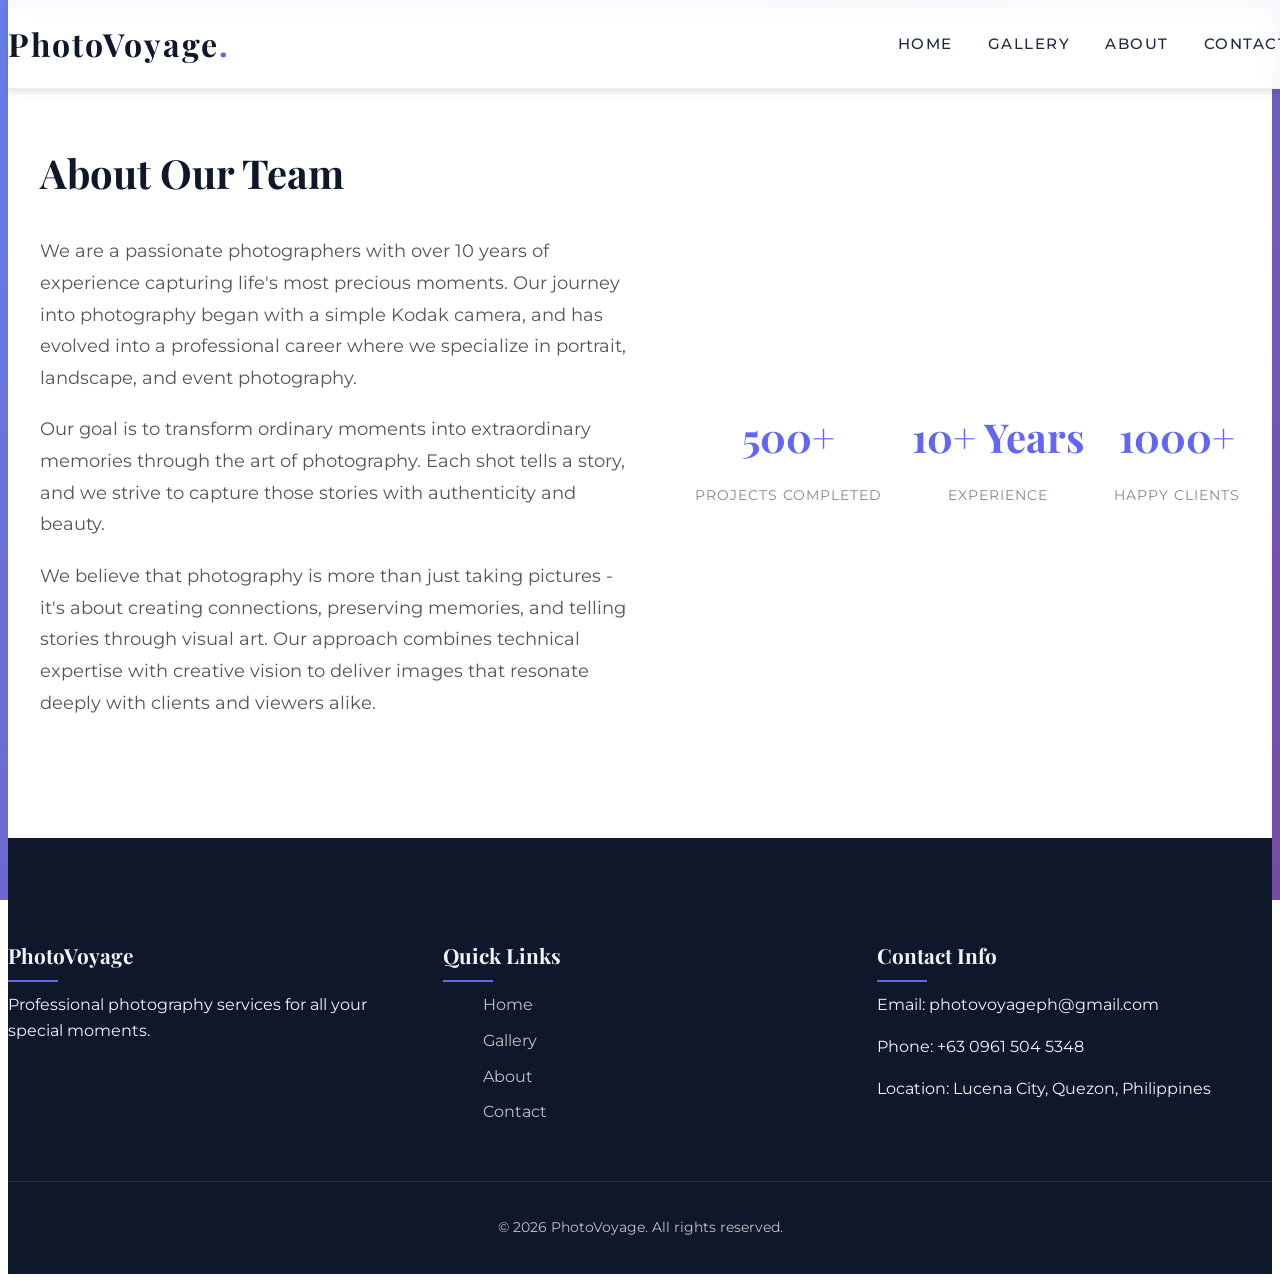
==== about.html @ 2787a772 "Initial commit" ====
<!DOCTYPE html>
<html lang="en">
<head>
    <meta charset="UTF-8">
    <meta name="viewport" content="width=device-width, initial-scale=1.0">
    <title>PhotoVoyage - About</title>
    <link rel="stylesheet" href="style.css">
    <link href="https://fonts.googleapis.com/css2?family=Playfair+Display:wght@400;700&family=Montserrat:wght@300;400;600&display=swap" rel="stylesheet">
</head>
<body>
    <header class="header">
        <nav class="nav-container">
            <div class="logo">PhotoVoyage</div>
            <ul class="nav-links">
                <li><a href="home.html">Home</a></li>
                <li><a href="gallery.html">Gallery</a></li>
                <li><a href="about.html" class="active">About</a></li>
                <li><a href="contact.html">Contact</a></li>
            </ul>
            <div class="menu-toggle">
                <span></span>
                <span></span>
                <span></span>
            </div>
        </nav>
    </header>

    <section class="about">
        <div class="container">
            <div class="about-content">
                <div class="about-text">
                    <h2>About Our Team</h2>
                    <p>We are a passionate photographers with over 10 years of experience capturing life's most precious moments. Our journey into photography began with a simple Kodak camera, and has evolved into a professional career where we specialize in portrait, landscape, and event photography.</p>
                    <p>Our goal is to transform ordinary moments into extraordinary memories through the art of photography. Each shot tells a story, and we strive to capture those stories with authenticity and beauty.</p>
                    <p>We believe that photography is more than just taking pictures - it's about creating connections, preserving memories, and telling stories through visual art. Our approach combines technical expertise with creative vision to deliver images that resonate deeply with clients and viewers alike.</p>
                </div>
                <div class="about-stats">
                    <div class="stat">
                        <h3>500+</h3>
                        <p>Projects Completed</p>
                    </div>
                    <div class="stat">
                        <h3>10+ Years</h3>
                        <p>Experience</p>
                    </div>
                    <div class="stat">
                        <h3>1000+</h3>
                        <p>Happy Clients</p>
                    </div>
                </div>
            </div>
        </div>
    </section>

    <div class="lightbox" id="lightbox">
        <span class="close-lightbox">×</span>
        <img src="" alt="" id="lightbox-img">
        <div class="lightbox-nav">
            <span class="prev">❮</span>
            <span class="next">❯</span>
        </div>
    </div>

    <footer class="footer">
        <div class="footer-content">
            <div class="footer-section">
                <h3>PhotoVoyage</h3>
                <p>Professional photography services for all your special moments.</p>
            </div>
            <div class="footer-section">
                <h3>Quick Links</h3>
                <ul>
                    <li><a href="home.html">Home</a></li>
                    <li><a href="gallery.html">Gallery</a></li>
                    <li><a href="about.html">About</a></li>
                    <li><a href="contact.html">Contact</a></li>
                </ul>
            </div>
            <div class="footer-section">
                <h3>Contact Info</h3>
                <p>Email: photovoyageph@gmail.com</p>
                <p>Phone: +63 0961 504 5348</p>
                <p>Location: Lucena City, Quezon, Philippines</p>
            </div>
        </div>
        <div class="footer-bottom">
            <p>&copy; 2026 PhotoVoyage. All rights reserved.</p>
        </div>
    </footer>

    <script src="script.js"></script>
</body>
</html>
---- style.css ----
/* Photography Showcase Website Styles */

:root {
    --primary-color: #0f172a;
    --secondary-color: #6366f1;
    --accent-color: #ec4899;
    --text-light: #f1f5f9;
    --text-dark: #1e293b;
    --bg-light: #ffffff;
    --bg-dark: #f8fafc;
    --bg-medium: #eff6ff;
    --bg-gradient-1: linear-gradient(135deg, #667eea 0%, #764ba2 100%);
    --bg-gradient-2: linear-gradient(135deg, #f093fb 0%, #f5576c 100%);
    --bg-gradient-3: linear-gradient(135deg, #4facfe 0%, #00f2fe 100%);
    --shadow-sm: 0 1px 3px rgba(0, 0, 0, 0.12);
    --shadow-md: 0 4px 6px rgba(0, 0, 0, 0.1);
    --shadow-lg: 0 10px 15px rgba(0, 0, 0, 0.1);
    --shadow-xl: 0 20px 25px rgba(0, 0, 0, 0.15);
    --transition-smooth: all 0.4s cubic-bezier(0.4, 0, 0.2, 1);
    --transition-bounce: all 0.3s cubic-bezier(0.68, -0.55, 0.265, 1.55);
}

body {
    font-family: 'Montserrat', sans-serif;
    line-height: 1.6;
    color: var(--text-dark);
    background: linear-gradient(135deg, #667eea 0%, #764ba2 100%);
    background-attachment: fixed;
    animation: fadeInPage 0.5s ease-in-out;
}

@keyframes fadeInPage {
    from {
        opacity: 0;
    }
    to {
        opacity: 1;
    }
}

/* Page-specific transitions */
section {
    animation: slideIn 0.6s ease-out;
}

@keyframes slideIn {
    from {
        opacity: 0;
        transform: translateY(20px);
    }
    to {
        opacity: 1;
        transform: translateY(0);
    }
}

/* Navigation hover effects */
.nav-links a {
    position: relative;
    transition: all 0.3s ease;
}

.nav-links a::before {
    content: '';
    position: absolute;
    bottom: -2px;
    left: 0;
    width: 0;
    height: 1px;
    background: linear-gradient(90deg, var(--secondary-color), var(--accent-color));
    transition: width 0.3s ease;
}

.nav-links a:hover::before {
    width: 100%;
}

.nav-links a.active {
    color: var(--secondary-color);
}

.nav-links a.active::before {
    width: 100%;
}

/* Image transitions in gallery */
.gallery-item {
    transition: all 0.4s cubic-bezier(0.4, 0, 0.2, 1);
}

.gallery-item:hover {
    transform: translateY(-10px) scale(1.02);
    box-shadow: 0 20px 40px rgba(0, 0, 0, 0.15);
}

.gallery-item img {
    transition: transform 0.5s ease, filter 0.3s ease;
}

.gallery-item:hover img {
    transform: scale(1.05);
    filter: brightness(1.1);
}

.gallery-item .image-caption {
    transition: all 0.4s ease;
    transform: translateY(100%);
    opacity: 0;
}

.gallery-item:hover .image-caption {
    transform: translateY(0);
    opacity: 1;
}

/* Button hover effects */
.cta-button {
    position: relative;
    overflow: hidden;
    transition: all 0.3s ease;
}

.cta-button::before {
    content: '';
    position: absolute;
    top: 0;
    left: -100%;
    width: 100%;
    height: 100%;
    background: linear-gradient(90deg, transparent, rgba(255, 255, 255, 0.2), transparent);
    transition: left 0.5s ease;
}

.cta-button:hover::before {
    left: 100%;
}

.cta-button:hover {
    background: var(--text-light);
    color: var(--primary-color);
    transform: translateY(-2px);
    box-shadow: 0 10px 25px rgba(0, 0, 0, 0.2);
}

/* Form input animations */
.contact-form input,
.contact-form textarea {
    transition: all 0.3s ease;
    border: 2px solid transparent;
    background: rgba(255, 255, 255, 0.9);
}

.contact-form input:focus,
.contact-form textarea:focus {
    outline: none;
    border-color: var(--secondary-color);
    background: var(--text-light);
    transform: translateY(-2px);
    box-shadow: 0 5px 15px rgba(212, 165, 116, 0.2);
}

/* Footer hover effects */
.footer-section a {
    position: relative;
    transition: all 0.3s ease;
}

.footer-section a:hover {
    color: var(--secondary-color);
    padding-left: 8px;
}

.footer-section a::before {
    content: '→';
    position: absolute;
    left: -15px;
    opacity: 0;
    transition: all 0.3s ease;
}

.footer-section a:hover::before {
    opacity: 1;
    left: -10px;
}

/* Stats counter animation */
.stat h3 {
    position: relative;
    transition: all 0.3s ease;
}

.stat:hover h3 {
    color: var(--accent-color);
    transform: scale(1.05);
}

/* Mobile menu animation */
.menu-toggle.active span:nth-child(1) {
    transform: rotate(45deg) translate(5px, 6px);
}

.menu-toggle.active span:nth-child(2) {
    opacity: 0;
    transform: translateX(20px);
}

.menu-toggle.active span:nth-child(3) {
    transform: rotate(-45deg) translate(5px, -6px);
}

/* Section appearance delay for staggered effect */
.about-content {
    animation-delay: 0.1s;
}

.about-stats {
    animation-delay: 0.2s;
}

.contact-content {
    animation-delay: 0.1s;
}

body {
    font-family: 'Montserrat', sans-serif;
    line-height: 1.6;
    color: var(--text-dark);
    background-color: var(--bg-light);
}

h1, h2, h3 {
    font-family: 'Playfair Display', serif;
    font-weight: 700;
}

.container {
    max-width: 1200px;
    margin: 0 auto;
    padding: 0 20px;
}

/* Header Styles */
.header {
    background: rgba(255, 255, 255, 0.95);
    backdrop-filter: blur(10px);
    box-shadow: var(--shadow-md);
    position: fixed;
    width: 100%;
    top: 0;
    z-index: 1000;
    padding: 15px 0;
    transition: var(--transition-smooth);
    border-bottom: 1px solid rgba(212, 165, 116, 0.2);
}

.nav-container {
    display: flex;
    justify-content: space-between;
    align-items: center;
}

.logo {
    font-size: 32px;
    font-weight: 700;
    color: var(--primary-color);
    letter-spacing: 2px;
    font-family: 'Playfair Display', serif;
    position: relative;
}

.logo::after {
    content: '.';
    color: var(--secondary-color);
}

.nav-links {
    display: flex;
    list-style: none;
    gap: 35px;
}

.nav-links a {
    text-decoration: none;
    color: var(--text-dark);
    font-weight: 500;
    font-size: 15px;
    text-transform: uppercase;
    letter-spacing: 1.5px;
    transition: var(--transition-smooth);
    position: relative;
    padding: 5px 0;
}

.nav-links a:hover {
    color: var(--secondary-color);
}

.nav-links a::after {
    content: '';
    position: absolute;
    bottom: 0;
    left: 0;
    width: 0;
    height: 2px;
    background: linear-gradient(90deg, var(--secondary-color), var(--accent-color));
    transition: var(--transition-smooth);
    border-radius: 1px;
}

.nav-links a:hover::after {
    width: 100%;
}

.menu-toggle {
    display: none;
    flex-direction: column;
    cursor: pointer;
    width: 30px;
    height: 30px;
    justify-content: center;
    gap: 4px;
    transition: var(--transition-smooth);
}

.menu-toggle:hover {
    transform: scale(1.1);
}

.menu-toggle span {
    width: 100%;
    height: 2px;
    background: var(--primary-color);
    transition: var(--transition-bounce);
    border-radius: 1px;
}

.menu-toggle:hover span {
    background: var(--secondary-color);
}

/* Hero Section */
.hero {
    height: 100vh;
    background: linear-gradient(rgba(0, 0, 0, 0.3), rgba(0, 0, 0, 0.3)), url('assets/images/55fe0f70-4b41-4eac-8c53-82e00472a443.jpg');
    background-size: cover;
    background-position: center;
    background-attachment: fixed;
    display: flex;
    align-items: center;
    justify-content: center;
    text-align: center;
    color: var(--text-light);
    margin-top: 80px;
    position: relative;
    overflow: hidden;
    border-bottom: 3px solid var(--secondary-color);
}

.hero::before {
    content: '';
    position: absolute;
    top: 0;
    left: 0;
    right: 0;
    bottom: 0;
    background: radial-gradient(circle at center, transparent 0%, rgba(0, 0, 0, 0.5) 100%);
    z-index: 1;
}

.hero-content {
    position: relative;
    z-index: 2;
    max-width: 800px;
    padding: 0 20px;
}

.hero-content h1 {
    font-size: 5.5rem;
    margin-bottom: 25px;
    line-height: 1.1;
    font-weight: 700;
    text-shadow: 2px 2px 4px rgba(0, 0, 0, 0.3);
    animation: fadeInUp 1s ease-out;
}

.hero-content p {
    font-size: 1.4rem;
    margin-bottom: 40px;
    font-weight: 300;
    opacity: 0.95;
    text-shadow: 1px 1px 2px rgba(0, 0, 0, 0.3);
    animation: fadeInUp 1s ease-out 0.2s both;
}

.cta-button {
    display: inline-block;
    padding: 18px 50px;
    background: transparent;
    color: var(--text-light);
    text-decoration: none;
    border: 2px solid var(--text-light);
    border-radius: 50px;
    font-weight: 600;
    transition: var(--transition-smooth);
    text-transform: uppercase;
    letter-spacing: 2px;
    font-size: 14px;
    position: relative;
    overflow: hidden;
    animation: fadeInUp 1s ease-out 0.4s both;
}

.cta-button::before {
    content: '';
    position: absolute;
    top: 0;
    left: -100%;
    width: 100%;
    height: 100%;
    background: linear-gradient(90deg, transparent, rgba(255, 255, 255, 0.2), transparent);
    transition: var(--transition-smooth);
}

.cta-button:hover::before {
    left: 100%;
}

.cta-button:hover {
    background: var(--text-light);
    color: var(--primary-color);
    transform: translateY(-3px);
    box-shadow: var(--shadow-xl);
    border-color: var(--text-light);
}

@keyframes fadeInUp {
    from {
        opacity: 0;
        transform: translateY(30px);
    }
    to {
        opacity: 1;
        transform: translateY(0);
    }
}

/* Gallery Section */
.gallery {
    padding: 120px 0;
    background: var(--bg-dark);
    position: relative;
}

.gallery::before {
    content: '';
    position: absolute;
    top: 0;
    left: 0;
    right: 0;
    height: 100px;
    background: linear-gradient(to bottom, var(--bg-dark), transparent);
    z-index: 1;
}

.section-header {
    text-align: center;
    margin-bottom: 80px;
    position: relative;
}

.section-header h2 {
    font-size: 3.5rem;
    margin-bottom: 20px;
    color: var(--primary-color);
    font-weight: 700;
    position: relative;
    display: inline-block;
}

.section-header h2::after {
    content: '';
    position: absolute;
    bottom: -15px;
    left: 50%;
    transform: translateX(-50%);
    width: 80px;
    height: 3px;
    background: linear-gradient(90deg, var(--secondary-color), var(--accent-color));
    border-radius: 2px;
}

.section-header p {
    font-size: 1.2rem;
    color: #718096;
    max-width: 600px;
    margin: 30px auto 0;
    font-weight: 300;
    line-height: 1.8;
}

.gallery-grid {
    display: grid;
    grid-template-columns: repeat(auto-fit, minmax(350px, 1fr));
    gap: 30px;
    padding: 0 20px;
    position: relative;
    z-index: 2;
}

.gallery-item {
    position: relative;
    overflow: hidden;
    border-radius: 15px;
    box-shadow: var(--shadow-md);
    transition: var(--transition-smooth);
    cursor: pointer;
    background: var(--bg-light);
    height: 350px;
}

.gallery-item:hover {
    transform: translateY(-15px) scale(1.02);
    box-shadow: var(--shadow-xl);
}

.gallery-item img {
    width: 100%;
    height: 100%;
    object-fit: cover;
    display: block;
    transition: var(--transition-smooth);
    filter: brightness(1);
}

.gallery-item:hover img {
    transform: scale(1.1);
    filter: brightness(1.1);
}

.gallery-item::after {
    content: '';
    position: absolute;
    top: 0;
    left: 0;
    right: 0;
    bottom: 0;
    background: linear-gradient(to bottom, transparent, rgba(0, 0, 0, 0.7));
    opacity: 0;
    transition: var(--transition-smooth);
    z-index: 1;
}

.gallery-item:hover::after {
    opacity: 1;
}

.gallery-item .image-caption {
    position: absolute;
    bottom: 0;
    left: 0;
    right: 0;
    padding: 30px 20px 20px;
    color: var(--text-light);
    transform: translateY(100%);
    transition: var(--transition-smooth);
    z-index: 2;
    background: linear-gradient(to top, rgba(0, 0, 0, 0.9), transparent);
}

.gallery-item:hover .image-caption {
    transform: translateY(0);
}

.gallery-item .image-caption h3 {
    font-size: 1.3rem;
    margin-bottom: 5px;
    color: var(--text-light);
}

.gallery-item .image-caption p {
    font-size: 0.9rem;
    opacity: 0.9;
    color: var(--text-light);
}

/* About Section */
.about {
    padding: 100px 0;
    background: var(--bg-light);
}

.about-content {
    display: flex;
    align-items: center;
    gap: 60px;
}

.about-text {
    flex: 1;
}

.about-text h2 {
    font-size: 2.5rem;
    margin-bottom: 30px;
    color: var(--primary-color);
}

.about-text p {
    margin-bottom: 20px;
    color: #555;
    font-size: 1.1rem;
    line-height: 1.8;
}

.about-stats {
    display: flex;
    gap: 30px;
    margin-top: 40px;
}

.stat {
    text-align: center;
}

.stat h3 {
    font-size: 2.5rem;
    color: var(--secondary-color);
    margin-bottom: 10px;
}

.stat p {
    font-size: 0.9rem;
    color: #7f8c8d;
    text-transform: uppercase;
    letter-spacing: 1px;
}

/* Contact Section */
.contact {
    padding: 100px 0;
    background: linear-gradient(135deg, var(--primary-color), var(--secondary-color));
    color: var(--text-light);
}

.contact-content {
    max-width: 600px;
    margin: 0 auto;
    text-align: center;
}

.contact h2 {
    font-size: 2.5rem;
    margin-bottom: 20px;
}

.contact p {
    font-size: 1.1rem;
    margin-bottom: 40px;
    opacity: 0.9;
}

.contact-form {
    display: flex;
    flex-direction: column;
    gap: 20px;
}

.contact-form input,
.contact-form textarea {
    padding: 15px;
    border: none;
    border-radius: 5px;
    font-family: 'Montserrat', sans-serif;
    font-size: 1rem;
}

.contact-form textarea {
    height: 150px;
    resize: vertical;
}

.contact-form button {
    padding: 15px;
    background: var(--accent-color);
    color: var(--text-light);
    border: none;
    border-radius: 5px;
    font-family: 'Montserrat', sans-serif;
    font-weight: 600;
    cursor: pointer;
    transition: var(--transition);
    text-transform: uppercase;
    letter-spacing: 1px;
}

.contact-form button:hover {
    background: #c0392b;
    transform: translateY(-3px);
    box-shadow: 0 5px 15px rgba(0, 0, 0, 0.2);
}

/* Lightbox */
.lightbox {
    display: none;
    position: fixed;
    top: 0;
    left: 0;
    width: 100%;
    height: 100%;
    background: rgba(0, 0, 0, 0.9);
    z-index: 2000;
    align-items: center;
    justify-content: center;
    opacity: 0;
    transition: opacity 0.3s ease;
}

.lightbox.active {
    display: flex;
    opacity: 1;
}

.lightbox img {
    max-width: 90%;
    max-height: 80vh;
    border-radius: 10px;
    box-shadow: 0 5px 30px rgba(0, 0, 0, 0.5);
}

.close-lightbox {
    position: absolute;
    top: 30px;
    right: 30px;
    color: var(--text-light);
    font-size: 40px;
    cursor: pointer;
    transition: var(--transition);
}

.close-lightbox:hover {
    color: var(--accent-color);
    transform: rotate(90deg);
}

.lightbox-nav {
    position: absolute;
    bottom: 30px;
    left: 50%;
    transform: translateX(-50%);
    display: flex;
    gap: 20px;
}

.lightbox-nav span {
    color: var(--text-light);
    font-size: 30px;
    cursor: pointer;
    transition: var(--transition);
    display: flex;
    align-items: center;
    justify-content: center;
    width: 50px;
    height: 50px;
    border: 2px solid var(--text-light);
    border-radius: 50%;
}

.lightbox-nav span:hover {
    background: var(--accent-color);
    border-color: var(--accent-color);
    transform: scale(1.1);
}

/* Footer */
.footer {
    background: var(--primary-color);
    color: var(--text-light);
    padding: 80px 0 20px;
}

.footer-content {
    display: grid;
    grid-template-columns: repeat(auto-fit, minmax(250px, 1fr));
    gap: 40px;
    margin-bottom: 40px;
}

.footer-section h3 {
    font-size: 1.3rem;
    margin-bottom: 20px;
    position: relative;
}

.footer-section h3::after {
    content: '';
    position: absolute;
    bottom: -10px;
    left: 0;
    width: 50px;
    height: 2px;
    background: var(--secondary-color);
}

.footer-section ul {
    list-style: none;
}

.footer-section ul li {
    margin-bottom: 10px;
}

.footer-section ul li a {
    color: #bdc3c7;
    text-decoration: none;
    transition: var(--transition);
}

.footer-section ul li a:hover {
    color: var(--secondary-color);
    padding-left: 5px;
}

.footer-bottom {
    text-align: center;
    padding-top: 20px;
    border-top: 1px solid rgba(255, 255, 255, 0.1);
}

.footer-bottom p {
    color: #bdc3c7;
    font-size: 0.9rem;
}

/* Responsive Design */
@media (max-width: 768px) {
    .nav-links {
        display: none;
    }
    
    .menu-toggle {
        display: flex;
    }
    
    .hero-content h1 {
        font-size: 2.5rem;
    }
    
    .hero-content p {
        font-size: 1rem;
    }
    
    .about-content {
        flex-direction: column;
    }
    
    .about-stats {
        flex-direction: column;
        gap: 20px;
    }
    
    .gallery-grid {
        grid-template-columns: 1fr;
    }
    
    .footer-content {
        grid-template-columns: 1fr;
        text-align: center;
    }
    
    .footer-section h3::after {
        left: 50%;
        transform: translateX(-50%);
    }
}

/* Active Navigation */
.nav-links.active {
    display: flex;
    position: absolute;
    top: 80px;
    left: 0;
    width: 100%;
    background: var(--bg-light);
    flex-direction: column;
    align-items: center;
    padding: 20px;
    box-shadow: var(--shadow);
}

/* Feature: Gallery Filters and Search */
.gallery-filters {
    display: flex;
    justify-content: center;
    gap: 15px;
    margin: 40px 0 30px;
    flex-wrap: wrap;
}

.filter-btn {
    padding: 10px 25px;
    border: 2px solid var(--secondary-color);
    background: transparent;
    color: var(--secondary-color);
    border-radius: 25px;
    cursor: pointer;
    transition: var(--transition-smooth);
    font-weight: 600;
    text-transform: uppercase;
    font-size: 12px;
    letter-spacing: 1px;
}

.filter-btn:hover, .filter-btn.active {
    background: var(--secondary-color);
    color: var(--text-light);
    transform: translateY(-2px);
    box-shadow: var(--shadow-md);
}

.gallery-search {
    max-width: 500px;
    margin: 0 auto 40px;
    display: flex;
    gap: 10px;
}

.gallery-search input {
    flex: 1;
    padding: 15px 20px;
    border: 2px solid #e5e7eb;
    border-radius: 30px;
    font-family: 'Montserrat', sans-serif;
    font-size: 14px;
    transition: var(--transition-smooth);
}

.gallery-search input:focus {
    outline: none;
    border-color: var(--secondary-color);
    box-shadow: 0 0 0 3px rgba(99, 102, 241, 0.1);
}

.gallery-search button {
    padding: 15px 25px;
    background: var(--secondary-color);
    color: var(--text-light);
    border: none;
    border-radius: 30px;
    cursor: pointer;
    transition: var(--transition-smooth);
    font-weight: 600;
}

.gallery-search button:hover {
    background: var(--accent-color);
    transform: translateY(-2px);
    box-shadow: var(--shadow-md);
}

/* Feature: Image Overlay Actions */
.image-overlay {
    position: absolute;
    bottom: 0;
    left: 0;
    right: 0;
    background: linear-gradient(to top, rgba(0, 0, 0, 0.8), transparent);
    padding: 20px;
    transform: translateY(100%);
    transition: var(--transition-smooth);
    display: flex;
    gap: 10px;
    justify-content: center;
    z-index: 3;
}

.gallery-item:hover .image-overlay {
    transform: translateY(0);
}

.share-btn, .download-btn {
    padding: 8px 15px;
    background: var(--text-light);
    border: none;
    border-radius: 15px;
    cursor: pointer;
    font-size: 12px;
    font-weight: 600;
    transition: var(--transition-smooth);
    display: flex;
    align-items: center;
    gap: 5px;
}

.share-btn:hover {
    background: #6366f1;
    color: var(--text-light);
}

.download-btn:hover {
    background: #10b981;
    color: var(--text-light);
}

/* Feature: Lightbox Enhancements */
.lightbox-content {
    position: relative;
    max-width: 90%;
    max-height: 90vh;
}

.lightbox-caption {
    position: absolute;
    bottom: -50px;
    left: 0;
    right: 0;
    background: rgba(0, 0, 0, 0.8);
    color: var(--text-light);
    padding: 20px;
    border-radius: 10px;
    transition: var(--transition-smooth);
    opacity: 0;
    transform: translateY(10px);
}

.lightbox.active .lightbox-caption {
    opacity: 1;
    transform: translateY(0);
}

/* Feature: Social Media Integration */
.social-links {
    display: flex;
    justify-content: center;
    gap: 20px;
    margin: 30px 0;
}

.social-link {
    width: 50px;
    height: 50px;
    background: var(--primary-color);
    border-radius: 50%;
    display: flex;
    align-items: center;
    justify-content: center;
    color: var(--text-light);
    font-size: 20px;
    transition: var(--transition-smooth);
    text-decoration: none;
}

.social-link:hover {
    transform: translateY(-5px) scale(1.1);
    box-shadow: var(--shadow-lg);
}

/* Feature: Image Rating System */
.image-rating {
    display: flex;
    justify-content: center;
    gap: 5px;
    margin-top: 15px;
}

.star {
    color: #d1d5db;
    cursor: pointer;
    font-size: 20px;
    transition: var(--transition-smooth);
}

.star:hover, .star.active {
    color: #fbbf24;
    transform: scale(1.2);
}

/* Feature: Animated Counter */
.stats-counter {
    display: grid;
    grid-template-columns: repeat(auto-fit, minmax(200px, 1fr));
    gap: 30px;
    margin: 60px 0;
}

.counter-item {
    text-align: center;
    padding: 30px;
    background: linear-gradient(135deg, #667eea 0%, #764ba2 100%);
    border-radius: 15px;
    color: var(--text-light);
    transform: translateY(0);
    transition: var(--transition-smooth);
}

.counter-item:hover {
    transform: translateY(-10px) scale(1.05);
    box-shadow: var(--shadow-xl);
}

.counter-number {
    font-size: 3rem;
    font-weight: 700;
    margin-bottom: 10px;
    display: block;
}

.counter-label {
    font-size: 14px;
    text-transform: uppercase;
    letter-spacing: 1px;
    opacity: 0.9;
}

/* Feature: Testimonials */
.testimonials {
    padding: 80px 0;
    background: var(--bg-dark);
    position: relative;
}

.testimonial-slider {
    max-width: 800px;
    margin: 0 auto;
    position: relative;
}

.testimonial {
    text-align: center;
    padding: 40px;
    background: var(--text-light);
    border-radius: 20px;
    box-shadow: var(--shadow-md);
    margin: 20px 0;
    opacity: 0;
    transform: translateX(50px);
    transition: all 0.5s ease;
}

.testimonial.active {
    opacity: 1;
    transform: translateX(0);
}

.testimonial-image {
    width: 80px;
    height: 80px;
    border-radius: 50%;
    margin: 0 auto 20px;
    overflow: hidden;
    border: 4px solid var(--secondary-color);
}

.testimonial-image img {
    width: 100%;
    height: 100%;
    object-fit: cover;
}

.testimonial-text {
    font-style: italic;
    color: #555;
    margin-bottom: 20px;
    font-size: 18px;
    line-height: 1.8;
}

.testimonial-author {
    font-weight: 600;
    color: var(--primary-color);
    margin-bottom: 5px;
}

.testimonial-role {
    font-size: 14px;
    color: var(--secondary-color);
    text-transform: uppercase;
    letter-spacing: 1px;
}

.testimonial-nav {
    display: flex;
    justify-content: center;
    gap: 10px;
    margin-top: 30px;
}

.testimonial-dot {
    width: 12px;
    height: 12px;
    border-radius: 50%;
    background: #d1d5db;
    cursor: pointer;
    transition: var(--transition-smooth);
}

.testimonial-dot.active {
    background: var(--secondary-color);
    transform: scale(1.3);
}

/* Feature: Blog Section */
.blog-section {
    padding: 100px 0;
    background: var(--bg-light);
}

.blog-grid {
    display: grid;
    grid-template-columns: repeat(auto-fit, minmax(350px, 1fr));
    gap: 40px;
    margin-top: 60px;
}

.blog-card {
    background: var(--text-light);
    border-radius: 15px;
    overflow: hidden;
    box-shadow: var(--shadow-md);
    transition: var(--transition-smooth);
}

.blog-card:hover {
    transform: translateY(-10px);
    box-shadow: var(--shadow-xl);
}

.blog-image {
    width: 100%;
    height: 250px;
    object-fit: cover;
}

.blog-content {
    padding: 25px;
}

.blog-date {
    color: var(--secondary-color);
    font-size: 14px;
    margin-bottom: 10px;
    display: block;
    text-transform: uppercase;
    letter-spacing: 1px;
}

.blog-title {
    font-size: 20px;
    margin-bottom: 15px;
    color: var(--primary-color);
    line-height: 1.4;
}

.blog-excerpt {
    color: #666;
    margin-bottom: 20px;
    line-height: 1.8;
}

.read-more {
    color: var(--secondary-color);
    text-decoration: none;
    font-weight: 600;
    text-transform: uppercase;
    font-size: 14px;
    letter-spacing: 1px;
    transition: var(--transition-smooth);
}

.read-more:hover {
    color: var(--accent-color);
    padding-left: 5px;
}

/* Feature: Appointment Booking System */
.booking-section {
    padding: 100px 0;
    background: linear-gradient(135deg, var(--primary-color), var(--secondary-color));
    color: var(--text-light);
}

.booking-container {
    max-width: 600px;
    margin: 0 auto;
    background: rgba(255, 255, 255, 0.1);
    backdrop-filter: blur(10px);
    border-radius: 20px;
    padding: 40px;
    box-shadow: var(--shadow-xl);
}

.booking-form {
    display: grid;
    gap: 20px;
}

.form-group {
    display: grid;
    gap: 8px;
}

.form-group label {
    font-weight: 600;
    font-size: 14px;
    text-transform: uppercase;
    letter-spacing: 1px;
}

.form-group input,
.form-group select,
.form-group textarea {
    padding: 15px;
    border: none;
    border-radius: 10px;
    font-family: 'Montserrat', sans-serif;
    font-size: 14px;
    transition: var(--transition-smooth);
}

.form-group input:focus,
.form-group select:focus,
.form-group textarea:focus {
    outline: none;
    box-shadow: 0 0 0 3px rgba(99, 102, 241, 0.2);
}

.booking-button {
    padding: 18px;
    background: var(--accent-color);
    color: var(--text-light);
    border: none;
    border-radius: 10px;
    font-weight: 600;
    text-transform: uppercase;
    letter-spacing: 1px;
    cursor: pointer;
    transition: var(--transition-smooth);
    font-size: 16px;
    margin-top: 20px;
}

.booking-button:hover {
    background: #be185d;
    transform: translateY(-3px);
    box-shadow: var(--shadow-lg);
}

/* Feature: Notification System */
.notification {
    position: fixed;
    top: 100px;
    right: 20px;
    padding: 20px 30px;
    border-radius: 10px;
    color: white;
    font-weight: 600;
    transform: translateX(400px);
    transition: transform 0.3s ease;
    z-index: 3000;
    box-shadow: var(--shadow-xl);
}

.notification.success {
    background: #10b981;
}

.notification.error {
    background: #ef4444;
}

.notification.show {
    transform: translateX(0);
}

/* Feature: Back to Top Button */
.back-to-top {
    position: fixed;
    bottom: 30px;
    right: 30px;
    width: 50px;
    height: 50px;
    background: var(--secondary-color);
    color: var(--text-light);
    border: none;
    border-radius: 50%;
    cursor: pointer;
    font-size: 20px;
    transition: var(--transition-smooth);
    opacity: 0;
    transform: translateY(100px);
    z-index: 1000;
}

.back-to-top.show {
    opacity: 1;
    transform: translateY(0);
}

.back-to-top:hover {
    background: var(--accent-color);
    transform: translateY(-5px) scale(1.1);
    box-shadow: var(--shadow-lg);
}
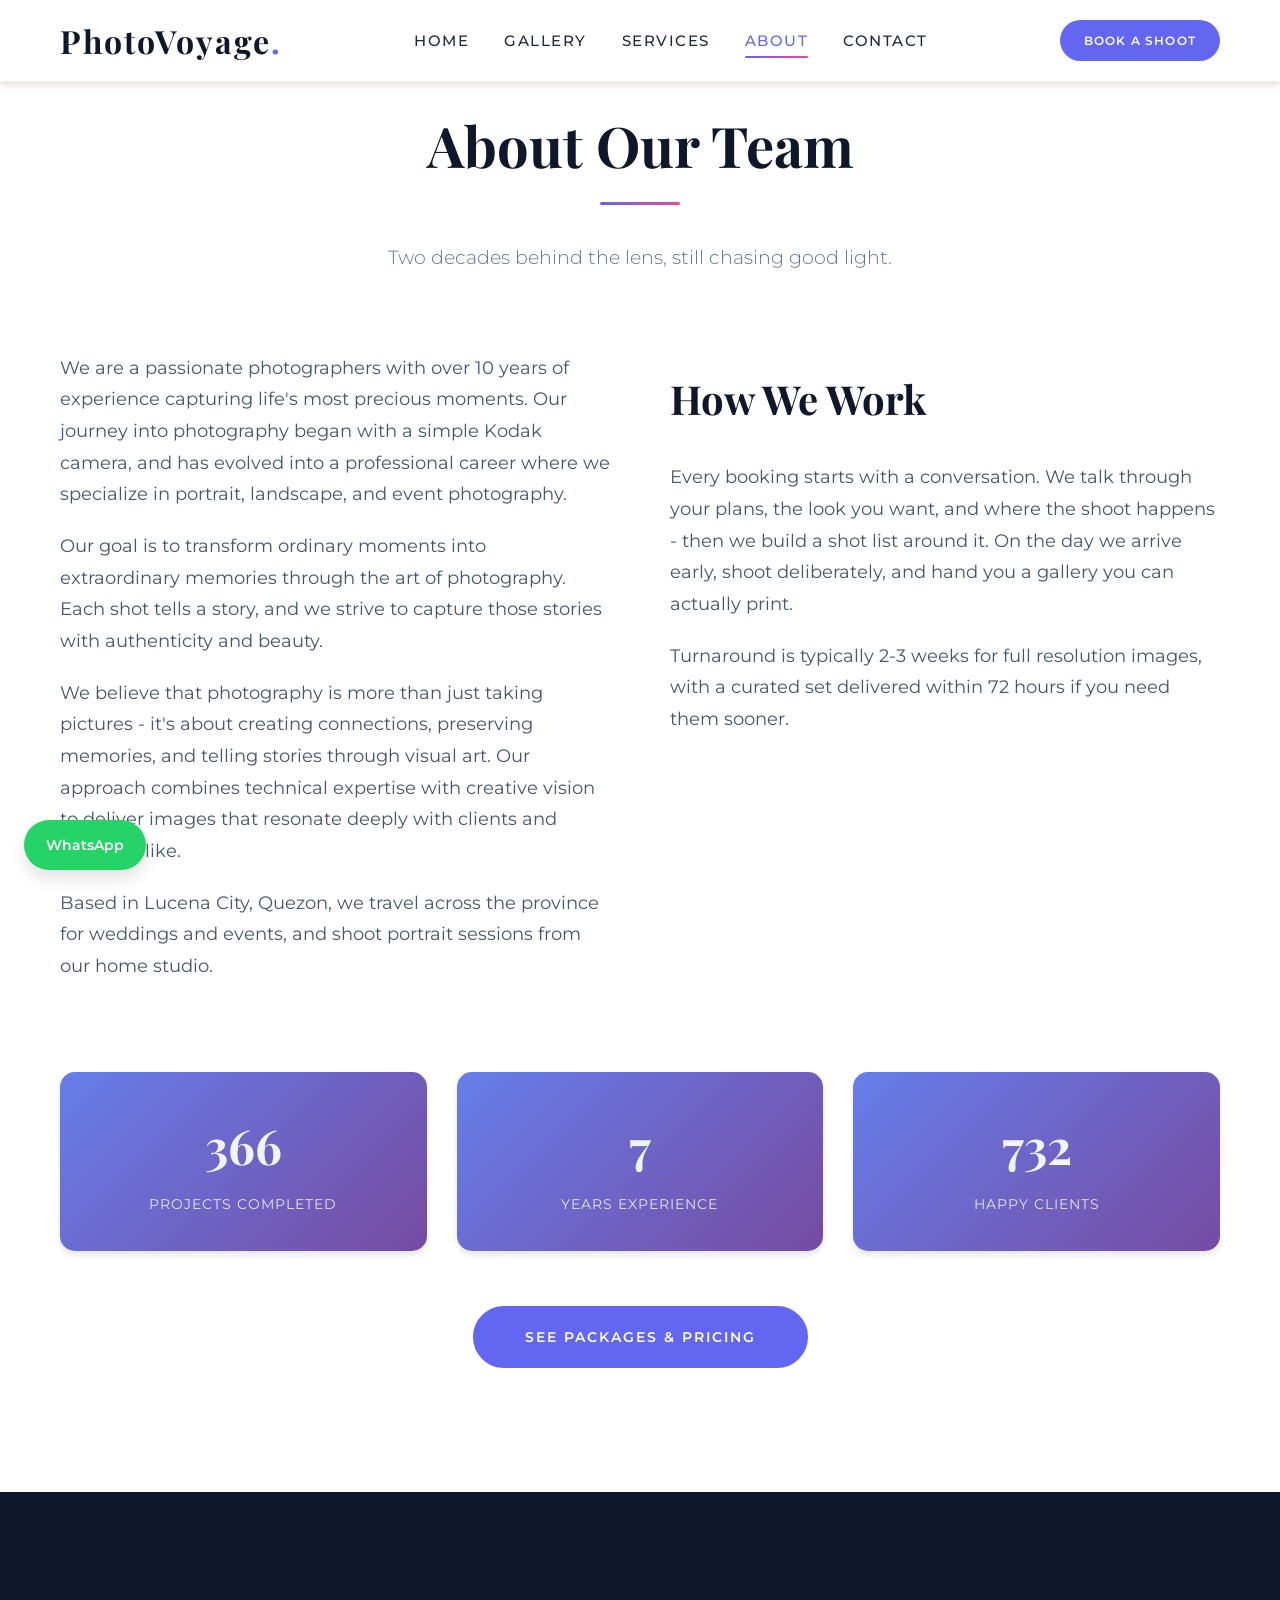
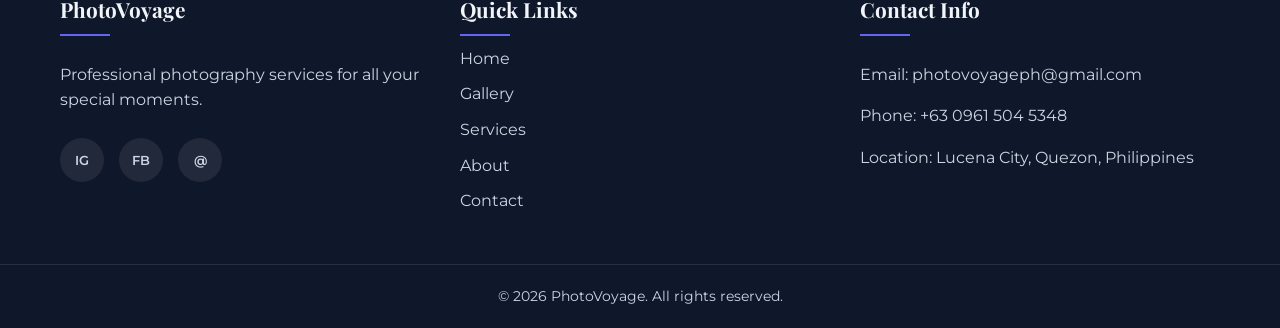
==== commit 61627579: "Rebuild site markup, styles and behaviour Correctness fixes: - Contact form inputs had no name attri" ====
--- a/about.html
+++ b/about.html
@@ -3,91 +3,145 @@
 <head>
     <meta charset="UTF-8">
     <meta name="viewport" content="width=device-width, initial-scale=1.0">
-    <title>PhotoVoyage - About</title>
+    <title>About - PhotoVoyage Photography Showcase</title>
+    <meta name="description" content="Meet the PhotoVoyage team: over 10 years of professional portrait, wedding and event photography experience in Quezon, Philippines.">
+    <link rel="canonical" href="https://photovoyage.example/about.html">
+    <meta property="og:type" content="website">
+    <meta property="og:site_name" content="PhotoVoyage">
+    <meta property="og:title" content="About - PhotoVoyage">
+    <meta property="og:description" content="Over 10 years of professional photography experience in Quezon, Philippines.">
+    <meta property="og:url" content="https://photovoyage.example/about.html">
+    <meta property="og:image" content="https://photovoyage.example/assets/images/og-cover.jpg">
+    <meta name="twitter:card" content="summary_large_image">
+    <link rel="icon" href="favicon.svg" type="image/svg+xml">
+    <link rel="apple-touch-icon" href="apple-touch-icon.png">
+    <link rel="manifest" href="site.webmanifest">
+    <link rel="preconnect" href="https://fonts.googleapis.com">
+    <link rel="preconnect" href="https://fonts.gstatic.com" crossorigin>
+    <script>document.documentElement.classList.add('js');</script>
     <link rel="stylesheet" href="style.css">
     <link href="https://fonts.googleapis.com/css2?family=Playfair+Display:wght@400;700&family=Montserrat:wght@300;400;600&display=swap" rel="stylesheet">
 </head>
 <body>
-    <header class="header">
-        <nav class="nav-container">
-            <div class="logo">PhotoVoyage</div>
-            <ul class="nav-links">
-                <li><a href="home.html">Home</a></li>
+    <a class="skip-link" href="#main">Skip to content</a>
+
+<!-- #nav -->
+    <header class="header" id="site-header">
+        <nav class="nav-container" aria-label="Main">
+            <a class="logo" href="index.html">PhotoVoyage</a>
+            <ul class="nav-links" id="nav-menu">
+                <li><a href="index.html">Home</a></li>
                 <li><a href="gallery.html">Gallery</a></li>
-                <li><a href="about.html" class="active">About</a></li>
+                <li><a href="services.html">Services</a></li>
+                <li><a href="about.html" class="active" aria-current="page">About</a></li>
                 <li><a href="contact.html">Contact</a></li>
             </ul>
-            <div class="menu-toggle">
-                <span></span>
-                <span></span>
-                <span></span>
+            <div class="nav-actions">
+                <a class="nav-cta" href="services.html#booking">Book a Shoot</a>
+                <button class="menu-toggle" type="button" aria-label="Open navigation menu" aria-expanded="false" aria-controls="nav-menu">
+                    <span></span>
+                    <span></span>
+                    <span></span>
+                </button>
             </div>
         </nav>
     </header>
+    <div class="nav-backdrop" id="nav-backdrop" hidden></div>
+<!-- /#nav -->
 
-    <section class="about">
-        <div class="container">
-            <div class="about-content">
-                <div class="about-text">
-                    <h2>About Our Team</h2>
-                    <p>We are a passionate photographers with over 10 years of experience capturing life's most precious moments. Our journey into photography began with a simple Kodak camera, and has evolved into a professional career where we specialize in portrait, landscape, and event photography.</p>
-                    <p>Our goal is to transform ordinary moments into extraordinary memories through the art of photography. Each shot tells a story, and we strive to capture those stories with authenticity and beauty.</p>
-                    <p>We believe that photography is more than just taking pictures - it's about creating connections, preserving memories, and telling stories through visual art. Our approach combines technical expertise with creative vision to deliver images that resonate deeply with clients and viewers alike.</p>
+    <main id="main">
+
+        <section class="about" id="about">
+            <div class="container">
+                <div class="section-header">
+                    <h1>About Our Team</h1>
+                    <p>Two decades behind the lens, still chasing good light.</p>
                 </div>
-                <div class="about-stats">
-                    <div class="stat">
-                        <h3>500+</h3>
-                        <p>Projects Completed</p>
+                <div class="about-content">
+                    <div class="about-text">
+                        <p>We are a passionate photographers with over 10 years of experience capturing life's most precious moments. Our journey into photography began with a simple Kodak camera, and has evolved into a professional career where we specialize in portrait, landscape, and event photography.</p>
+                        <p>Our goal is to transform ordinary moments into extraordinary memories through the art of photography. Each shot tells a story, and we strive to capture those stories with authenticity and beauty.</p>
+                        <p>We believe that photography is more than just taking pictures - it's about creating connections, preserving memories, and telling stories through visual art. Our approach combines technical expertise with creative vision to deliver images that resonate deeply with clients and viewers alike.</p>
+                        <p>Based in Lucena City, Quezon, we travel across the province for weddings and events, and shoot portrait sessions from our home studio.</p>
                     </div>
-                    <div class="stat">
-                        <h3>10+ Years</h3>
-                        <p>Experience</p>
-                    </div>
-                    <div class="stat">
-                        <h3>1000+</h3>
-                        <p>Happy Clients</p>
+                    <div class="about-text">
+                        <h2>How We Work</h2>
+                        <p>Every booking starts with a conversation. We talk through your plans, the look you want, and where the shoot happens - then we build a shot list around it. On the day we arrive early, shoot deliberately, and hand you a gallery you can actually print.</p>
+                        <p>Turnaround is typically 2-3 weeks for full resolution images, with a curated set delivered within 72 hours if you need them sooner.</p>
                     </div>
                 </div>
+                <div class="stats-counter" id="stats-counter">
+                    <div class="counter-item">
+                        <span class="counter-number" data-target="500" data-suffix="+">0</span>
+                        <span class="counter-label">Projects Completed</span>
+                    </div>
+                    <div class="counter-item">
+                        <span class="counter-number" data-target="10" data-suffix="+">0</span>
+                        <span class="counter-label">Years Experience</span>
+                    </div>
+                    <div class="counter-item">
+                        <span class="counter-number" data-target="1000" data-suffix="+">0</span>
+                        <span class="counter-label">Happy Clients</span>
+                    </div>
+                </div>
+                <p class="section-cta"><a class="cta-button cta-button--solid" href="services.html">See Packages &amp; Pricing</a></p>
+            </div>
+        </section>
+
+    </main>
+
+    <div class="lightbox" id="lightbox" role="dialog" aria-modal="true" aria-labelledby="lightbox-title">
+        <button class="close-lightbox" type="button" aria-label="Close image viewer">&times;</button>
+        <button class="lightbox-arrow prev" type="button" aria-label="Previous image">&#10094;</button>
+        <div class="lightbox-content">
+            <img id="lightbox-img" src="" alt="">
+            <div class="lightbox-caption">
+                <h3 id="lightbox-title"></h3>
+                <p id="lightbox-desc"></p>
             </div>
         </div>
-    </section>
-
-    <div class="lightbox" id="lightbox">
-        <span class="close-lightbox">×</span>
-        <img src="" alt="" id="lightbox-img">
-        <div class="lightbox-nav">
-            <span class="prev">❮</span>
-            <span class="next">❯</span>
-        </div>
+        <button class="lightbox-arrow next" type="button" aria-label="Next image">&#10095;</button>
+        <p class="lightbox-counter" id="lightbox-counter" aria-live="polite"></p>
     </div>
 
+    <a class="whatsapp-fab" href="https://wa.me/639615045348" target="_blank" rel="noopener" aria-label="Chat with PhotoVoyage on WhatsApp">WhatsApp</a>
+    <button class="back-to-top" type="button" id="back-to-top" aria-label="Back to top">&#8679;</button>
+
+<!-- #footer -->
     <footer class="footer">
-        <div class="footer-content">
+        <div class="container footer-content">
             <div class="footer-section">
                 <h3>PhotoVoyage</h3>
                 <p>Professional photography services for all your special moments.</p>
+                <div class="social-links">
+                    <a class="social-link" href="https://instagram.com/" target="_blank" rel="noopener" aria-label="PhotoVoyage on Instagram">ig</a>
+                    <a class="social-link" href="https://facebook.com/" target="_blank" rel="noopener" aria-label="PhotoVoyage on Facebook">fb</a>
+                    <a class="social-link" href="mailto:photovoyageph@gmail.com" aria-label="Email PhotoVoyage">@</a>
+                </div>
             </div>
             <div class="footer-section">
                 <h3>Quick Links</h3>
                 <ul>
-                    <li><a href="home.html">Home</a></li>
+                    <li><a href="index.html">Home</a></li>
                     <li><a href="gallery.html">Gallery</a></li>
+                    <li><a href="services.html">Services</a></li>
                     <li><a href="about.html">About</a></li>
                     <li><a href="contact.html">Contact</a></li>
                 </ul>
             </div>
             <div class="footer-section">
                 <h3>Contact Info</h3>
-                <p>Email: photovoyageph@gmail.com</p>
-                <p>Phone: +63 0961 504 5348</p>
+                <p>Email: <a href="mailto:photovoyageph@gmail.com">photovoyageph@gmail.com</a></p>
+                <p>Phone: <a href="tel:+639615045348">+63 0961 504 5348</a></p>
                 <p>Location: Lucena City, Quezon, Philippines</p>
             </div>
         </div>
         <div class="footer-bottom">
-            <p>&copy; 2026 PhotoVoyage. All rights reserved.</p>
+            <p>&copy; <span id="year">2026</span> PhotoVoyage. All rights reserved.</p>
         </div>
     </footer>
+<!-- /#footer -->
 
     <script src="script.js"></script>
 </body>
-</html>
+</html>
--- a/style.css
+++ b/style.css
@@ -1,46 +1,117 @@
-/* Photography Showcase Website Styles */
-
+/* ==========================================================================
+   PhotoVoyage - Photography Showcase
+   Single stylesheet. Organised top-down:
+   tokens -> base -> utilities -> layout -> header -> hero -> sections
+   -> components -> footer -> responsive
+   ========================================================================== */
+
+/* ---------- Tokens ---------- */
 :root {
     --primary-color: #0f172a;
     --secondary-color: #6366f1;
     --accent-color: #ec4899;
+    --success-color: #10b981;
+    --error-color: #ef4444;
     --text-light: #f1f5f9;
     --text-dark: #1e293b;
+    --text-muted: #64748b;
     --bg-light: #ffffff;
     --bg-dark: #f8fafc;
-    --bg-medium: #eff6ff;
-    --bg-gradient-1: linear-gradient(135deg, #667eea 0%, #764ba2 100%);
-    --bg-gradient-2: linear-gradient(135deg, #f093fb 0%, #f5576c 100%);
-    --bg-gradient-3: linear-gradient(135deg, #4facfe 0%, #00f2fe 100%);
+    --bg-gradient: linear-gradient(135deg, #667eea 0%, #764ba2 100%);
+    --bg-gradient-accent: linear-gradient(135deg, var(--primary-color), var(--secondary-color));
     --shadow-sm: 0 1px 3px rgba(0, 0, 0, 0.12);
     --shadow-md: 0 4px 6px rgba(0, 0, 0, 0.1);
     --shadow-lg: 0 10px 15px rgba(0, 0, 0, 0.1);
     --shadow-xl: 0 20px 25px rgba(0, 0, 0, 0.15);
     --transition-smooth: all 0.4s cubic-bezier(0.4, 0, 0.2, 1);
     --transition-bounce: all 0.3s cubic-bezier(0.68, -0.55, 0.265, 1.55);
+    --header-height: 80px;
+}
+
+/* ---------- Base ---------- */
+*,
+*::before,
+*::after {
+    box-sizing: border-box;
+}
+
+html {
+    scroll-behavior: smooth;
+    scroll-padding-top: var(--header-height);
 }
 
 body {
+    margin: 0;
     font-family: 'Montserrat', sans-serif;
     line-height: 1.6;
     color: var(--text-dark);
-    background: linear-gradient(135deg, #667eea 0%, #764ba2 100%);
-    background-attachment: fixed;
-    animation: fadeInPage 0.5s ease-in-out;
-}
-
-@keyframes fadeInPage {
-    from {
-        opacity: 0;
-    }
-    to {
-        opacity: 1;
-    }
-}
-
-/* Page-specific transitions */
-section {
-    animation: slideIn 0.6s ease-out;
+    background-color: var(--bg-light);
+}
+
+h1, h2, h3 {
+    font-family: 'Playfair Display', serif;
+    font-weight: 700;
+}
+
+img {
+    max-width: 100%;
+}
+
+a {
+    color: inherit;
+}
+
+/* Visible keyboard focus everywhere. */
+:focus-visible {
+    outline: 3px solid var(--accent-color);
+    outline-offset: 3px;
+    border-radius: 2px;
+}
+
+/* ---------- Utilities ---------- */
+.container {
+    max-width: 1200px;
+    margin: 0 auto;
+    padding: 0 20px;
+}
+
+.sr-only {
+    position: absolute;
+    width: 1px;
+    height: 1px;
+    padding: 0;
+    margin: -1px;
+    overflow: hidden;
+    clip: rect(0, 0, 0, 0);
+    white-space: nowrap;
+    border: 0;
+}
+
+.skip-link {
+    position: absolute;
+    top: 0;
+    left: -9999px;
+    z-index: 3000;
+    padding: 14px 22px;
+    background: var(--primary-color);
+    color: #fff;
+    text-decoration: none;
+    font-weight: 600;
+    border-radius: 0 0 8px 0;
+}
+
+.skip-link:focus {
+    left: 0;
+}
+
+/* ---------- Scroll reveal (only when JS is running, so content is never
+   trapped at opacity 0 if the script fails) ---------- */
+.js section:not(.hero) {
+    opacity: 0;
+}
+
+.js section.animate-in {
+    animation: slideIn 0.6s ease-out forwards;
 }
 
 @keyframes slideIn {
@@ -54,218 +125,38 @@
     }
 }
 
-/* Navigation hover effects */
-.nav-links a {
-    position: relative;
-    transition: all 0.3s ease;
-}
-
-.nav-links a::before {
-    content: '';
-    position: absolute;
-    bottom: -2px;
-    left: 0;
-    width: 0;
-    height: 1px;
-    background: linear-gradient(90deg, var(--secondary-color), var(--accent-color));
-    transition: width 0.3s ease;
-}
-
-.nav-links a:hover::before {
+/* ---------- Header ---------- */
+.header {
+    position: fixed;
+    top: 0;
     width: 100%;
-}
-
-.nav-links a.active {
-    color: var(--secondary-color);
-}
-
-.nav-links a.active::before {
-    width: 100%;
-}
-
-/* Image transitions in gallery */
-.gallery-item {
-    transition: all 0.4s cubic-bezier(0.4, 0, 0.2, 1);
-}
-
-.gallery-item:hover {
-    transform: translateY(-10px) scale(1.02);
-    box-shadow: 0 20px 40px rgba(0, 0, 0, 0.15);
-}
-
-.gallery-item img {
-    transition: transform 0.5s ease, filter 0.3s ease;
-}
-
-.gallery-item:hover img {
-    transform: scale(1.05);
-    filter: brightness(1.1);
-}
-
-.gallery-item .image-caption {
-    transition: all 0.4s ease;
-    transform: translateY(100%);
-    opacity: 0;
-}
-
-.gallery-item:hover .image-caption {
-    transform: translateY(0);
-    opacity: 1;
-}
-
-/* Button hover effects */
-.cta-button {
-    position: relative;
-    overflow: hidden;
-    transition: all 0.3s ease;
-}
-
-.cta-button::before {
-    content: '';
-    position: absolute;
-    top: 0;
-    left: -100%;
-    width: 100%;
-    height: 100%;
-    background: linear-gradient(90deg, transparent, rgba(255, 255, 255, 0.2), transparent);
-    transition: left 0.5s ease;
-}
-
-.cta-button:hover::before {
-    left: 100%;
-}
-
-.cta-button:hover {
-    background: var(--text-light);
-    color: var(--primary-color);
-    transform: translateY(-2px);
-    box-shadow: 0 10px 25px rgba(0, 0, 0, 0.2);
-}
-
-/* Form input animations */
-.contact-form input,
-.contact-form textarea {
-    transition: all 0.3s ease;
-    border: 2px solid transparent;
-    background: rgba(255, 255, 255, 0.9);
-}
-
-.contact-form input:focus,
-.contact-form textarea:focus {
-    outline: none;
-    border-color: var(--secondary-color);
-    background: var(--text-light);
-    transform: translateY(-2px);
-    box-shadow: 0 5px 15px rgba(212, 165, 116, 0.2);
-}
-
-/* Footer hover effects */
-.footer-section a {
-    position: relative;
-    transition: all 0.3s ease;
-}
-
-.footer-section a:hover {
-    color: var(--secondary-color);
-    padding-left: 8px;
-}
-
-.footer-section a::before {
-    content: '→';
-    position: absolute;
-    left: -15px;
-    opacity: 0;
-    transition: all 0.3s ease;
-}
-
-.footer-section a:hover::before {
-    opacity: 1;
-    left: -10px;
-}
-
-/* Stats counter animation */
-.stat h3 {
-    position: relative;
-    transition: all 0.3s ease;
-}
-
-.stat:hover h3 {
-    color: var(--accent-color);
-    transform: scale(1.05);
-}
-
-/* Mobile menu animation */
-.menu-toggle.active span:nth-child(1) {
-    transform: rotate(45deg) translate(5px, 6px);
-}
-
-.menu-toggle.active span:nth-child(2) {
-    opacity: 0;
-    transform: translateX(20px);
-}
-
-.menu-toggle.active span:nth-child(3) {
-    transform: rotate(-45deg) translate(5px, -6px);
-}
-
-/* Section appearance delay for staggered effect */
-.about-content {
-    animation-delay: 0.1s;
-}
-
-.about-stats {
-    animation-delay: 0.2s;
-}
-
-.contact-content {
-    animation-delay: 0.1s;
-}
-
-body {
-    font-family: 'Montserrat', sans-serif;
-    line-height: 1.6;
-    color: var(--text-dark);
-    background-color: var(--bg-light);
-}
-
-h1, h2, h3 {
-    font-family: 'Playfair Display', serif;
-    font-weight: 700;
-}
-
-.container {
-    max-width: 1200px;
-    margin: 0 auto;
-    padding: 0 20px;
-}
-
-/* Header Styles */
-.header {
+    z-index: 1000;
+    padding: 15px 0;
     background: rgba(255, 255, 255, 0.95);
     backdrop-filter: blur(10px);
+    border-bottom: 1px solid rgba(212, 165, 116, 0.2);
     box-shadow: var(--shadow-md);
-    position: fixed;
-    width: 100%;
-    top: 0;
-    z-index: 1000;
-    padding: 15px 0;
-    transition: var(--transition-smooth);
-    border-bottom: 1px solid rgba(212, 165, 116, 0.2);
+    transition: var(--transition-smooth);
 }
 
 .nav-container {
     display: flex;
     justify-content: space-between;
     align-items: center;
+    max-width: 1200px;
+    margin: 0 auto;
+    padding: 0 20px;
 }
 
 .logo {
+    position: relative;
+    font-family: 'Playfair Display', serif;
     font-size: 32px;
     font-weight: 700;
+    letter-spacing: 2px;
     color: var(--primary-color);
-    letter-spacing: 2px;
-    font-family: 'Playfair Display', serif;
-    position: relative;
+    text-decoration: none;
+    transition: var(--transition-smooth);
 }
 
 .logo::after {
@@ -275,24 +166,23 @@
 
 .nav-links {
     display: flex;
+    gap: 35px;
+    margin: 0;
+    padding: 0;
     list-style: none;
-    gap: 35px;
 }
 
 .nav-links a {
+    position: relative;
+    display: inline-block;
+    padding: 5px 0;
+    color: var(--text-dark);
+    font-size: 15px;
+    font-weight: 500;
     text-decoration: none;
-    color: var(--text-dark);
-    font-weight: 500;
-    font-size: 15px;
     text-transform: uppercase;
     letter-spacing: 1.5px;
     transition: var(--transition-smooth);
-    position: relative;
-    padding: 5px 0;
-}
-
-.nav-links a:hover {
-    color: var(--secondary-color);
 }
 
 .nav-links a::after {
@@ -303,68 +193,160 @@
     width: 0;
     height: 2px;
     background: linear-gradient(90deg, var(--secondary-color), var(--accent-color));
-    transition: var(--transition-smooth);
     border-radius: 1px;
-}
-
-.nav-links a:hover::after {
+    transition: var(--transition-smooth);
+}
+
+.nav-links a:hover,
+.nav-links a.active {
+    color: var(--secondary-color);
+}
+
+.nav-links a:hover::after,
+.nav-links a.active::after {
     width: 100%;
 }
 
 .menu-toggle {
     display: none;
     flex-direction: column;
-    cursor: pointer;
+    justify-content: center;
+    gap: 4px;
     width: 30px;
     height: 30px;
-    justify-content: center;
-    gap: 4px;
-    transition: var(--transition-smooth);
-}
-
-.menu-toggle:hover {
-    transform: scale(1.1);
+    padding: 0;
+    background: none;
+    border: 0;
+    cursor: pointer;
+    transition: var(--transition-smooth);
+}
+
+/* Right-hand cluster: primary CTA + hamburger. */
+.nav-actions {
+    display: flex;
+    align-items: center;
+    gap: 20px;
+}
+
+.nav-cta {
+    display: inline-block;
+    padding: 11px 24px;
+    background: var(--secondary-color);
+    color: #fff;
+    border-radius: 50px;
+    font-size: 12px;
+    font-weight: 600;
+    letter-spacing: 1.2px;
+    text-transform: uppercase;
+    text-decoration: none;
+    white-space: nowrap;
+    transition: var(--transition-smooth);
+}
+
+.nav-cta:hover {
+    background: var(--accent-color);
+    color: #fff;
+    transform: translateY(-2px);
+    box-shadow: var(--shadow-md);
+}
+
+/* Condensed state applied once the page is scrolled. */
+.header.is-scrolled {
+    padding: 8px 0;
+    background: rgba(255, 255, 255, 0.98);
+    box-shadow: var(--shadow-lg);
+}
+
+.header.is-scrolled .logo {
+    font-size: 26px;
+}
+
+.header.is-scrolled .nav-cta {
+    padding: 9px 20px;
+}
+
+/* Dimmer behind the open mobile menu. Covers the viewport; the header sits
+   above it on a higher z-index and stays interactive. */
+.nav-backdrop {
+    position: fixed;
+    inset: 0;
+    z-index: 990;
+    background: rgba(15, 23, 42, 0.45);
+    opacity: 0;
+    transition: opacity 0.25s ease;
+}
+
+.nav-backdrop:not([hidden]) {
+    opacity: 1;
 }
 
 .menu-toggle span {
+    display: block;
     width: 100%;
     height: 2px;
     background: var(--primary-color);
+    border-radius: 1px;
     transition: var(--transition-bounce);
-    border-radius: 1px;
 }
 
 .menu-toggle:hover span {
     background: var(--secondary-color);
 }
 
-/* Hero Section */
+.menu-toggle[aria-expanded='true'] span:nth-child(1) {
+    transform: rotate(45deg) translate(5px, 6px);
+}
+
+.menu-toggle[aria-expanded='true'] span:nth-child(2) {
+    opacity: 0;
+    transform: translateX(20px);
+}
+
+.menu-toggle[aria-expanded='true'] span:nth-child(3) {
+    transform: rotate(-45deg) translate(5px, -6px);
+}
+
+/* ---------- Hero ---------- */
 .hero {
-    height: 100vh;
-    background: linear-gradient(rgba(0, 0, 0, 0.3), rgba(0, 0, 0, 0.3)), url('assets/images/55fe0f70-4b41-4eac-8c53-82e00472a443.jpg');
-    background-size: cover;
-    background-position: center;
-    background-attachment: fixed;
+    position: relative;
     display: flex;
     align-items: center;
     justify-content: center;
+    /* The fixed header overlays the top of the hero rather than the hero
+       being pushed down, so the condensed header never leaves a gap. */
+    min-height: 100vh;
+    padding-top: var(--header-height);
+    overflow: hidden;
+    color: var(--text-light);
     text-align: center;
-    color: var(--text-light);
-    margin-top: 80px;
-    position: relative;
-    overflow: hidden;
     border-bottom: 3px solid var(--secondary-color);
+}
+
+@supports (min-height: 100svh) {
+    .hero {
+        min-height: 100svh;
+    }
+}
+
+.hero-media {
+    position: absolute;
+    inset: 0;
+    z-index: 0;
+    display: block;
+}
+
+.hero-media img {
+    width: 100%;
+    height: 100%;
+    object-fit: cover;
 }
 
 .hero::before {
     content: '';
     position: absolute;
-    top: 0;
-    left: 0;
-    right: 0;
-    bottom: 0;
-    background: radial-gradient(circle at center, transparent 0%, rgba(0, 0, 0, 0.5) 100%);
+    inset: 0;
     z-index: 1;
+    background: radial-gradient(circle at center, transparent 0%, rgba(0, 0, 0, 0.55) 100%);
 }
 
 .hero-content {
@@ -375,38 +357,73 @@
 }
 
 .hero-content h1 {
+    margin-bottom: 25px;
     font-size: 5.5rem;
-    margin-bottom: 25px;
     line-height: 1.1;
-    font-weight: 700;
     text-shadow: 2px 2px 4px rgba(0, 0, 0, 0.3);
-    animation: fadeInUp 1s ease-out;
+    animation: fadeInUp 1s ease-out both;
 }
 
 .hero-content p {
+    margin-bottom: 40px;
     font-size: 1.4rem;
-    margin-bottom: 40px;
     font-weight: 300;
     opacity: 0.95;
     text-shadow: 1px 1px 2px rgba(0, 0, 0, 0.3);
     animation: fadeInUp 1s ease-out 0.2s both;
 }
 
+@keyframes fadeInUp {
+    from {
+        opacity: 0;
+        transform: translateY(30px);
+    }
+    to {
+        opacity: 1;
+        transform: translateY(0);
+    }
+}
+
+@keyframes navDrop {
+    from {
+        opacity: 0;
+        transform: translateY(-12px);
+    }
+    to {
+        opacity: 1;
+        transform: none;
+    }
+}
+
+@keyframes navItemIn {
+    from {
+        opacity: 0;
+        transform: translateY(-8px);
+    }
+    to {
+        opacity: 1;
+        transform: none;
+    }
+}
+
+/* ---------- Buttons ---------- */
 .cta-button {
+    position: relative;
     display: inline-block;
+    overflow: hidden;
     padding: 18px 50px;
     background: transparent;
     color: var(--text-light);
-    text-decoration: none;
     border: 2px solid var(--text-light);
     border-radius: 50px;
+    font-family: 'Montserrat', sans-serif;
+    font-size: 14px;
     font-weight: 600;
-    transition: var(--transition-smooth);
+    text-align: center;
+    text-decoration: none;
     text-transform: uppercase;
     letter-spacing: 2px;
-    font-size: 14px;
-    position: relative;
-    overflow: hidden;
+    transition: var(--transition-smooth);
     animation: fadeInUp 1s ease-out 0.4s both;
 }
 
@@ -417,8 +434,8 @@
     left: -100%;
     width: 100%;
     height: 100%;
-    background: linear-gradient(90deg, transparent, rgba(255, 255, 255, 0.2), transparent);
-    transition: var(--transition-smooth);
+    background: linear-gradient(90deg, transparent, rgba(255, 255, 255, 0.25), transparent);
+    transition: left 0.5s ease;
 }
 
 .cta-button:hover::before {
@@ -430,53 +447,48 @@
     color: var(--primary-color);
     transform: translateY(-3px);
     box-shadow: var(--shadow-xl);
-    border-color: var(--text-light);
-}
-
-@keyframes fadeInUp {
-    from {
-        opacity: 0;
-        transform: translateY(30px);
-    }
-    to {
-        opacity: 1;
-        transform: translateY(0);
-    }
-}
-
-/* Gallery Section */
-.gallery {
-    padding: 120px 0;
-    background: var(--bg-dark);
+}
+
+/* Filled variant for light backgrounds. */
+.cta-button--solid,
+.cta-button--solid:hover {
+    background: var(--secondary-color);
+    border-color: var(--secondary-color);
+    color: #fff;
+}
+
+.cta-button--solid:hover {
+    background: var(--primary-color);
+    border-color: var(--primary-color);
+}
+
+.cta-button--solid::before {
+    display: none;
+}
+
+.section-cta {
+    margin-top: 55px;
+    text-align: center;
+}
+
+/* ---------- Section headings ---------- */
+.section-header {
     position: relative;
-}
-
-.gallery::before {
-    content: '';
-    position: absolute;
-    top: 0;
-    left: 0;
-    right: 0;
-    height: 100px;
-    background: linear-gradient(to bottom, var(--bg-dark), transparent);
-    z-index: 1;
-}
-
-.section-header {
+    z-index: 2;
+    margin-bottom: 60px;
     text-align: center;
-    margin-bottom: 80px;
+}
+
+.section-header h1,
+.section-header h2 {
+    display: inline-block;
     position: relative;
-}
-
-.section-header h2 {
+    margin: 0 0 20px;
     font-size: 3.5rem;
-    margin-bottom: 20px;
     color: var(--primary-color);
-    font-weight: 700;
-    position: relative;
-    display: inline-block;
-}
-
+}
+
+.section-header h1::after,
 .section-header h2::after {
     content: '';
     position: absolute;
@@ -490,100 +502,208 @@
 }
 
 .section-header p {
-    font-size: 1.2rem;
-    color: #718096;
     max-width: 600px;
     margin: 30px auto 0;
+    color: var(--text-muted);
+    font-size: 1.2rem;
     font-weight: 300;
     line-height: 1.8;
 }
 
+/* ---------- Gallery ---------- */
+.gallery {
+    padding: 110px 0 90px;
+    background: var(--bg-dark);
+}
+
+.gallery-filters {
+    display: flex;
+    flex-wrap: wrap;
+    justify-content: center;
+    gap: 15px;
+    margin-bottom: 30px;
+}
+
+.filter-btn {
+    padding: 10px 25px;
+    background: transparent;
+    color: var(--secondary-color);
+    border: 2px solid var(--secondary-color);
+    border-radius: 25px;
+    font-family: 'Montserrat', sans-serif;
+    font-size: 12px;
+    font-weight: 600;
+    letter-spacing: 1px;
+    text-transform: uppercase;
+    cursor: pointer;
+    transition: var(--transition-smooth);
+}
+
+.filter-btn:hover,
+.filter-btn.active,
+.filter-btn[aria-pressed='true'] {
+    background: var(--secondary-color);
+    color: var(--text-light);
+    transform: translateY(-2px);
+    box-shadow: var(--shadow-md);
+}
+
+.gallery-search {
+    display: flex;
+    gap: 10px;
+    max-width: 500px;
+    margin: 0 auto 25px;
+}
+
+.gallery-search input {
+    flex: 1;
+    min-width: 0;
+    padding: 15px 20px;
+    background: #fff;
+    border: 2px solid #e5e7eb;
+    border-radius: 30px;
+    font-family: 'Montserrat', sans-serif;
+    font-size: 14px;
+    transition: var(--transition-smooth);
+}
+
+.gallery-search input:focus {
+    outline: none;
+    border-color: var(--secondary-color);
+    box-shadow: 0 0 0 3px rgba(99, 102, 241, 0.1);
+}
+
+.gallery-search button {
+    padding: 15px 25px;
+    background: var(--secondary-color);
+    color: var(--text-light);
+    border: 0;
+    border-radius: 30px;
+    font-family: 'Montserrat', sans-serif;
+    font-weight: 600;
+    cursor: pointer;
+    transition: var(--transition-smooth);
+}
+
+.gallery-search button:hover {
+    background: var(--accent-color);
+    transform: translateY(-2px);
+    box-shadow: var(--shadow-md);
+}
+
+.gallery-status {
+    margin: 0 0 20px;
+    min-height: 1.4em;
+    color: var(--text-muted);
+    font-size: 14px;
+    text-align: center;
+}
+
 .gallery-grid {
     display: grid;
-    grid-template-columns: repeat(auto-fit, minmax(350px, 1fr));
+    grid-template-columns: repeat(auto-fit, minmax(320px, 1fr));
     gap: 30px;
-    padding: 0 20px;
-    position: relative;
-    z-index: 2;
-}
-
+}
+
+/* Native <button> so the lightbox is keyboard reachable. */
 .gallery-item {
     position: relative;
+    display: block;
+    width: 100%;
+    height: 350px;
+    padding: 0;
     overflow: hidden;
+    background: var(--bg-light);
+    border: 0;
     border-radius: 15px;
     box-shadow: var(--shadow-md);
-    transition: var(--transition-smooth);
+    color: inherit;
+    font: inherit;
+    text-align: left;
     cursor: pointer;
-    background: var(--bg-light);
-    height: 350px;
-}
-
-.gallery-item:hover {
-    transform: translateY(-15px) scale(1.02);
-    box-shadow: var(--shadow-xl);
+    transition: var(--transition-smooth);
+}
+
+.gallery-item[hidden] {
+    display: none;
+}
+
+.gallery-item picture {
+    display: block;
+    width: 100%;
+    height: 100%;
 }
 
 .gallery-item img {
+    display: block;
     width: 100%;
     height: 100%;
     object-fit: cover;
-    display: block;
-    transition: var(--transition-smooth);
-    filter: brightness(1);
-}
-
-.gallery-item:hover img {
-    transform: scale(1.1);
-    filter: brightness(1.1);
+    transition: var(--transition-smooth);
 }
 
 .gallery-item::after {
     content: '';
     position: absolute;
-    top: 0;
-    left: 0;
+    inset: 0;
+    z-index: 1;
+    background: linear-gradient(to bottom, transparent, rgba(0, 0, 0, 0.7));
+    opacity: 0;
+    transition: var(--transition-smooth);
+}
+
+.gallery-item:hover::after,
+.gallery-item:focus-visible::after {
+    opacity: 1;
+}
+
+.gallery-item:hover,
+.gallery-item:focus-visible {
+    transform: translateY(-12px);
+    box-shadow: var(--shadow-xl);
+}
+
+.gallery-item:hover img,
+.gallery-item:focus-visible img {
+    transform: scale(1.08);
+}
+
+.gallery-item .image-caption {
+    position: absolute;
     right: 0;
     bottom: 0;
-    background: linear-gradient(to bottom, transparent, rgba(0, 0, 0, 0.7));
-    opacity: 0;
-    transition: var(--transition-smooth);
-    z-index: 1;
-}
-
-.gallery-item:hover::after {
-    opacity: 1;
-}
-
-.gallery-item .image-caption {
-    position: absolute;
-    bottom: 0;
     left: 0;
-    right: 0;
+    z-index: 2;
+    display: block;
     padding: 30px 20px 20px;
     color: var(--text-light);
+    background: linear-gradient(to top, rgba(0, 0, 0, 0.9), transparent);
     transform: translateY(100%);
-    transition: var(--transition-smooth);
-    z-index: 2;
-    background: linear-gradient(to top, rgba(0, 0, 0, 0.9), transparent);
-}
-
-.gallery-item:hover .image-caption {
+    opacity: 0;
+    transition: var(--transition-smooth);
+}
+
+.gallery-item:hover .image-caption,
+.gallery-item:focus-visible .image-caption {
     transform: translateY(0);
-}
-
-.gallery-item .image-caption h3 {
+    opacity: 1;
+}
+
+.image-title {
+    display: block;
+    margin-bottom: 5px;
+    font-family: 'Playfair Display', serif;
     font-size: 1.3rem;
-    margin-bottom: 5px;
-    color: var(--text-light);
-}
-
-.gallery-item .image-caption p {
+    font-weight: 700;
+}
+
+.image-desc {
+    display: block;
     font-size: 0.9rem;
     opacity: 0.9;
-    color: var(--text-light);
-}
-
-/* About Section */
+}
+
+/* ---------- About ---------- */
 .about {
     padding: 100px 0;
     background: var(--bg-light);
@@ -591,7 +711,6 @@
 
 .about-content {
     display: flex;
-    align-items: center;
     gap: 60px;
 }
 
@@ -600,182 +719,613 @@
 }
 
 .about-text h2 {
+    margin-bottom: 30px;
     font-size: 2.5rem;
-    margin-bottom: 30px;
     color: var(--primary-color);
 }
 
 .about-text p {
     margin-bottom: 20px;
-    color: #555;
+    color: #475569;
     font-size: 1.1rem;
     line-height: 1.8;
 }
 
-.about-stats {
-    display: flex;
+.stats-counter {
+    display: grid;
+    grid-template-columns: repeat(auto-fit, minmax(200px, 1fr));
     gap: 30px;
-    margin-top: 40px;
-}
-
-.stat {
+    margin-top: 70px;
+}
+
+.counter-item {
+    padding: 35px 25px;
+    background: var(--bg-gradient);
+    border-radius: 15px;
+    color: var(--text-light);
     text-align: center;
-}
-
-.stat h3 {
-    font-size: 2.5rem;
-    color: var(--secondary-color);
+    box-shadow: var(--shadow-md);
+    transition: var(--transition-smooth);
+}
+
+.counter-item:hover {
+    transform: translateY(-8px);
+    box-shadow: var(--shadow-xl);
+}
+
+.counter-number {
+    display: block;
     margin-bottom: 10px;
-}
-
-.stat p {
-    font-size: 0.9rem;
-    color: #7f8c8d;
+    font-family: 'Playfair Display', serif;
+    font-size: 3rem;
+    font-weight: 700;
+    font-variant-numeric: tabular-nums;
+}
+
+.counter-label {
+    display: block;
+    font-size: 14px;
     text-transform: uppercase;
     letter-spacing: 1px;
-}
-
-/* Contact Section */
-.contact {
+    opacity: 0.9;
+}
+
+/* ---------- Testimonials ---------- */
+.testimonials {
+    padding: 90px 0;
+    background: var(--bg-dark);
+}
+
+.testimonial-slider {
+    max-width: 820px;
+    margin: 0 auto;
+    /* Clip the incoming/outgoing slides - without this, the inactive slides'
+       translateX(40px) makes the whole document scroll sideways. */
+    padding: 4px;
+    overflow: hidden;
+}
+
+.testimonial-track {
+    display: grid;
+}
+
+.testimonial {
+    grid-area: 1 / 1;
+    margin: 0;
+    padding: 45px 40px;
+    background: #fff;
+    border-radius: 20px;
+    box-shadow: var(--shadow-md);
+    text-align: center;
+    opacity: 0;
+    visibility: hidden;
+    transform: translateX(40px);
+    transition: opacity 0.45s ease, transform 0.45s ease, visibility 0.45s;
+}
+
+.testimonial.active {
+    opacity: 1;
+    visibility: visible;
+    transform: none;
+}
+
+.testimonial-text {
+    margin: 0 0 22px;
+    padding: 0;
+    color: #475569;
+    font-size: 1.1rem;
+    font-style: italic;
+    line-height: 1.8;
+}
+
+.testimonial-author {
+    display: block;
+    font-weight: 600;
+    color: var(--primary-color);
+}
+
+.testimonial-role {
+    display: block;
+    font-size: 14px;
+    color: var(--secondary-color);
+    text-transform: uppercase;
+    letter-spacing: 1px;
+}
+
+.testimonial-nav {
+    display: flex;
+    justify-content: center;
+    gap: 12px;
+    margin-top: 30px;
+}
+
+.testimonial-dot {
+    width: 12px;
+    height: 12px;
+    padding: 0;
+    background: #cbd5e1;
+    border: 0;
+    border-radius: 50%;
+    cursor: pointer;
+    transition: var(--transition-smooth);
+}
+
+.testimonial-dot.active {
+    background: var(--secondary-color);
+    transform: scale(1.3);
+}
+
+/* ---------- Pricing ---------- */
+.pricing {
     padding: 100px 0;
-    background: linear-gradient(135deg, var(--primary-color), var(--secondary-color));
-    color: var(--text-light);
-}
-
-.contact-content {
-    max-width: 600px;
-    margin: 0 auto;
-    text-align: center;
-}
-
-.contact h2 {
-    font-size: 2.5rem;
-    margin-bottom: 20px;
-}
-
-.contact p {
-    font-size: 1.1rem;
-    margin-bottom: 40px;
-    opacity: 0.9;
-}
-
-.contact-form {
+    background: var(--bg-light);
+}
+
+.pricing-grid {
+    display: grid;
+    grid-template-columns: repeat(auto-fit, minmax(290px, 1fr));
+    gap: 30px;
+    align-items: stretch;
+}
+
+.pricing-card {
+    position: relative;
     display: flex;
     flex-direction: column;
+    gap: 12px;
+    padding: 40px 30px 35px;
+    background: #fff;
+    border: 2px solid #e2e8f0;
+    border-radius: 18px;
+    box-shadow: var(--shadow-sm);
+    transition: var(--transition-smooth);
+}
+
+.pricing-card:hover {
+    transform: translateY(-6px);
+    box-shadow: var(--shadow-lg);
+}
+
+.pricing-card--featured {
+    border-color: var(--secondary-color);
+    box-shadow: var(--shadow-lg);
+}
+
+.pricing-badge {
+    position: absolute;
+    top: -14px;
+    left: 50%;
+    transform: translateX(-50%);
+    margin: 0;
+    padding: 6px 18px;
+    background: var(--secondary-color);
+    color: #fff;
+    border-radius: 20px;
+    font-size: 12px;
+    font-weight: 600;
+    letter-spacing: 1px;
+    text-transform: uppercase;
+    white-space: nowrap;
+}
+
+.pricing-card h2 {
+    margin: 0;
+    font-size: 1.8rem;
+    color: var(--primary-color);
+}
+
+.pricing-tagline {
+    margin: 0;
+    color: var(--text-muted);
+    font-size: 0.95rem;
+}
+
+.pricing-price {
+    margin: 6px 0 4px;
+    font-family: 'Playfair Display', serif;
+    font-size: 2.6rem;
+    font-weight: 700;
+    color: var(--primary-color);
+}
+
+.pricing-currency {
+    font-size: 1.5rem;
+    vertical-align: super;
+}
+
+.pricing-unit {
+    font-family: 'Montserrat', sans-serif;
+    font-size: 0.95rem;
+    font-weight: 400;
+    color: var(--text-muted);
+}
+
+.pricing-features {
+    display: grid;
+    gap: 12px;
+    flex: 1;
+    margin: 10px 0 20px;
+    padding: 0;
+    list-style: none;
+}
+
+.pricing-features li {
+    position: relative;
+    padding-left: 28px;
+    color: #475569;
+    font-size: 0.95rem;
+}
+
+.pricing-features li::before {
+    content: '\2713';
+    position: absolute;
+    left: 0;
+    color: var(--success-color);
+    font-weight: 700;
+}
+
+.pricing-card .cta-button {
+    align-self: stretch;
+    padding: 16px 20px;
+    animation: none;
+}
+
+.pricing-note {
+    margin-top: 45px;
+    color: var(--text-muted);
+    font-size: 0.9rem;
+    text-align: center;
+}
+
+/* ---------- Forms (contact + booking) ---------- */
+.contact,
+.booking-section {
+    padding: 100px 0;
+    background: var(--bg-gradient-accent);
+    color: var(--text-light);
+}
+
+.contact-content,
+.booking-container {
+    max-width: 640px;
+    margin: 0 auto;
+}
+
+.contact h1,
+.contact h2,
+.booking-section h2 {
+    margin: 0 0 20px;
+    font-size: 2.5rem;
+    text-align: center;
+}
+
+.contact p,
+.booking-intro {
+    margin: 0 0 35px;
+    font-size: 1.1rem;
+    text-align: center;
+    opacity: 0.9;
+}
+
+.contact-details {
+    display: grid;
+    gap: 10px;
+    margin: 0 0 40px;
+    padding: 22px 25px;
+    background: rgba(255, 255, 255, 0.1);
+    border-radius: 14px;
+    list-style: none;
+}
+
+.contact-details strong {
+    display: inline-block;
+    min-width: 80px;
+    text-transform: uppercase;
+    font-size: 13px;
+    letter-spacing: 1px;
+    opacity: 0.85;
+}
+
+.contact-details a {
+    color: #fff;
+    text-underline-offset: 3px;
+}
+
+.contact-form,
+.booking-form {
+    display: grid;
     gap: 20px;
 }
 
-.contact-form input,
-.contact-form textarea {
-    padding: 15px;
-    border: none;
-    border-radius: 5px;
+.form-group {
+    display: grid;
+    gap: 7px;
+}
+
+.form-group label {
+    font-size: 13px;
+    font-weight: 600;
+    text-transform: uppercase;
+    letter-spacing: 1px;
+}
+
+.form-group input,
+.form-group textarea,
+.form-group select {
+    width: 100%;
+    padding: 14px 16px;
+    background: #fff;
+    color: var(--text-dark);
+    border: 2px solid transparent;
+    border-radius: 8px;
     font-family: 'Montserrat', sans-serif;
     font-size: 1rem;
-}
-
-.contact-form textarea {
-    height: 150px;
+    transition: var(--transition-smooth);
+}
+
+.form-group textarea {
+    height: auto;
     resize: vertical;
 }
 
-.contact-form button {
-    padding: 15px;
+.form-group select {
+    cursor: pointer;
+}
+
+.form-group input:focus,
+.form-group textarea:focus,
+.form-group select:focus {
+    outline: none;
+    border-color: var(--secondary-color);
+    box-shadow: 0 0 0 3px rgba(99, 102, 241, 0.3);
+}
+
+.form-group input[aria-invalid='true'],
+.form-group textarea[aria-invalid='true'],
+.form-group select[aria-invalid='true'] {
+    border-color: var(--error-color);
+}
+
+.form-error {
+    margin: 0;
+    color: #fecaca;
+    font-size: 0.85rem;
+    font-weight: 500;
+}
+
+.form-error:empty {
+    display: none;
+}
+
+.contact-form button,
+.booking-button {
+    padding: 16px;
     background: var(--accent-color);
     color: var(--text-light);
-    border: none;
-    border-radius: 5px;
+    border: 0;
+    border-radius: 8px;
     font-family: 'Montserrat', sans-serif;
+    font-size: 15px;
     font-weight: 600;
+    letter-spacing: 1px;
+    text-transform: uppercase;
     cursor: pointer;
-    transition: var(--transition);
-    text-transform: uppercase;
-    letter-spacing: 1px;
-}
-
-.contact-form button:hover {
-    background: #c0392b;
+    transition: var(--transition-smooth);
+}
+
+.contact-form button:hover:not(:disabled),
+.booking-button:hover:not(:disabled) {
+    background: #be185d;
     transform: translateY(-3px);
-    box-shadow: 0 5px 15px rgba(0, 0, 0, 0.2);
-}
-
-/* Lightbox */
+    box-shadow: var(--shadow-lg);
+}
+
+.contact-form button:disabled,
+.booking-button:disabled {
+    cursor: not-allowed;
+    opacity: 0.65;
+}
+
+/* ---------- Lightbox ---------- */
 .lightbox {
+    position: fixed;
+    inset: 0;
+    z-index: 2000;
     display: none;
-    position: fixed;
-    top: 0;
-    left: 0;
-    width: 100%;
-    height: 100%;
-    background: rgba(0, 0, 0, 0.9);
-    z-index: 2000;
     align-items: center;
     justify-content: center;
-    opacity: 0;
-    transition: opacity 0.3s ease;
+    padding: 24px;
+    background: rgba(0, 0, 0, 0.92);
 }
 
 .lightbox.active {
     display: flex;
-    opacity: 1;
-}
-
-.lightbox img {
-    max-width: 90%;
-    max-height: 80vh;
+}
+
+.lightbox-content {
+    display: flex;
+    flex-direction: column;
+    align-items: center;
+    max-width: min(92vw, 1100px);
+}
+
+.lightbox-content img {
+    max-width: 100%;
+    max-height: 74vh;
     border-radius: 10px;
     box-shadow: 0 5px 30px rgba(0, 0, 0, 0.5);
-}
-
-.close-lightbox {
+    object-fit: contain;
+}
+
+.lightbox-caption {
+    margin-top: 16px;
+    text-align: center;
+}
+
+.lightbox-caption h3 {
+    margin: 0 0 5px;
+    color: #fff;
+    font-size: 1.25rem;
+}
+
+.lightbox-caption p {
+    margin: 0;
+    color: #cbd5e1;
+    font-size: 0.95rem;
+}
+
+.close-lightbox,
+.lightbox-arrow {
     position: absolute;
-    top: 30px;
-    right: 30px;
-    color: var(--text-light);
-    font-size: 40px;
-    cursor: pointer;
-    transition: var(--transition);
-}
-
-.close-lightbox:hover {
-    color: var(--accent-color);
-    transform: rotate(90deg);
-}
-
-.lightbox-nav {
-    position: absolute;
-    bottom: 30px;
-    left: 50%;
-    transform: translateX(-50%);
-    display: flex;
-    gap: 20px;
-}
-
-.lightbox-nav span {
-    color: var(--text-light);
-    font-size: 30px;
-    cursor: pointer;
-    transition: var(--transition);
     display: flex;
     align-items: center;
     justify-content: center;
-    width: 50px;
-    height: 50px;
-    border: 2px solid var(--text-light);
+    padding: 0;
+    background: transparent;
+    color: var(--text-light);
+    border: 2px solid rgba(255, 255, 255, 0.6);
     border-radius: 50%;
-}
-
-.lightbox-nav span:hover {
+    font-family: 'Montserrat', sans-serif;
+    cursor: pointer;
+    transition: var(--transition-smooth);
+}
+
+.lightbox-arrow {
+    top: 50%;
+    width: 52px;
+    height: 52px;
+    margin-top: -26px;
+    font-size: 22px;
+}
+
+.lightbox-arrow.prev {
+    left: 16px;
+}
+
+.lightbox-arrow.next {
+    right: 16px;
+}
+
+.close-lightbox {
+    top: 16px;
+    right: 16px;
+    width: 48px;
+    height: 48px;
+    font-size: 32px;
+    line-height: 1;
+}
+
+.lightbox-arrow:hover,
+.close-lightbox:hover {
     background: var(--accent-color);
     border-color: var(--accent-color);
     transform: scale(1.1);
 }
 
-/* Footer */
+.lightbox-counter {
+    position: absolute;
+    bottom: 18px;
+    left: 50%;
+    margin: 0;
+    transform: translateX(-50%);
+    color: #cbd5e1;
+    font-size: 0.9rem;
+    letter-spacing: 1px;
+}
+
+/* ---------- Floating actions ---------- */
+.back-to-top {
+    position: fixed;
+    right: 30px;
+    bottom: 30px;
+    z-index: 1000;
+    width: 50px;
+    height: 50px;
+    padding: 0;
+    background: var(--secondary-color);
+    color: var(--text-light);
+    border: 0;
+    border-radius: 50%;
+    font-size: 20px;
+    cursor: pointer;
+    opacity: 0;
+    visibility: hidden;
+    transform: translateY(100px);
+    transition: var(--transition-smooth);
+}
+
+.back-to-top.show {
+    opacity: 1;
+    visibility: visible;
+    transform: none;
+}
+
+.back-to-top:hover {
+    background: var(--accent-color);
+    transform: translateY(-5px) scale(1.1);
+    box-shadow: var(--shadow-lg);
+}
+
+.whatsapp-fab {
+    position: fixed;
+    left: 24px;
+    bottom: 30px;
+    z-index: 1000;
+    display: inline-flex;
+    align-items: center;
+    gap: 8px;
+    padding: 14px 22px;
+    background: #25d366;
+    color: #fff;
+    border-radius: 50px;
+    font-size: 14px;
+    font-weight: 600;
+    text-decoration: none;
+    box-shadow: var(--shadow-lg);
+    transition: var(--transition-smooth);
+}
+
+.whatsapp-fab:hover {
+    color: #fff;
+    transform: translateY(-3px);
+    box-shadow: var(--shadow-xl);
+}
+
+/* ---------- Notification toast ---------- */
+.notification {
+    position: fixed;
+    top: 100px;
+    right: 20px;
+    z-index: 3000;
+    max-width: min(360px, calc(100vw - 40px));
+    padding: 16px 24px;
+    color: #fff;
+    border-radius: 10px;
+    font-weight: 500;
+    box-shadow: var(--shadow-xl);
+    opacity: 0;
+    transform: translateX(120%);
+    transition: opacity 0.3s ease, transform 0.3s ease;
+}
+
+.notification.show {
+    opacity: 1;
+    transform: none;
+}
+
+.notification.success {
+    background: var(--success-color);
+}
+
+.notification.error {
+    background: var(--error-color);
+}
+
+/* ---------- Footer ---------- */
 .footer {
+    padding: 80px 0 20px;
     background: var(--primary-color);
     color: var(--text-light);
-    padding: 80px 0 20px;
 }
 
 .footer-content {
@@ -786,9 +1336,10 @@
 }
 
 .footer-section h3 {
+    position: relative;
+    display: inline-block;
+    margin-bottom: 20px;
     font-size: 1.3rem;
-    margin-bottom: 20px;
-    position: relative;
 }
 
 .footer-section h3::after {
@@ -801,7 +1352,13 @@
     background: var(--secondary-color);
 }
 
+.footer-section p {
+    color: #cbd5e1;
+}
+
 .footer-section ul {
+    margin: 0;
+    padding: 0;
     list-style: none;
 }
 
@@ -809,594 +1366,238 @@
     margin-bottom: 10px;
 }
 
-.footer-section ul li a {
-    color: #bdc3c7;
+.footer-section a {
+    color: #cbd5e1;
     text-decoration: none;
-    transition: var(--transition);
-}
-
-.footer-section ul li a:hover {
+    transition: var(--transition-smooth);
+}
+
+.footer-section a:hover {
     color: var(--secondary-color);
-    padding-left: 5px;
+}
+
+.social-links {
+    display: flex;
+    gap: 15px;
+    margin-top: 25px;
+}
+
+.social-link {
+    display: flex;
+    align-items: center;
+    justify-content: center;
+    width: 44px;
+    height: 44px;
+    background: rgba(255, 255, 255, 0.08);
+    border-radius: 50%;
+    color: var(--text-light);
+    font-size: 13px;
+    font-weight: 600;
+    text-transform: uppercase;
+    transition: var(--transition-smooth);
+}
+
+.social-link:hover {
+    background: var(--secondary-color);
+    color: #fff;
+    transform: translateY(-5px);
+    box-shadow: var(--shadow-lg);
 }
 
 .footer-bottom {
-    text-align: center;
     padding-top: 20px;
     border-top: 1px solid rgba(255, 255, 255, 0.1);
+    text-align: center;
 }
 
 .footer-bottom p {
-    color: #bdc3c7;
+    margin: 0;
+    color: #cbd5e1;
     font-size: 0.9rem;
 }
 
-/* Responsive Design */
+/* ---------- Responsive ---------- */
+@media (min-width: 769px) and (max-width: 1023px) {
+    /* The full nav plus the CTA cannot coexist in this band - the CTA is the
+       first thing to go. It stays in the mobile menu and at >=1024px. */
+    .nav-cta {
+        display: none;
+    }
+
+    .nav-links {
+        gap: 26px;
+    }
+
+    .nav-links a {
+        font-size: 14px;
+        letter-spacing: 1.1px;
+    }
+}
+
+@media (max-width: 900px) {
+    .hero-content h1 {
+        font-size: 3.2rem;
+    }
+
+    .about-content {
+        flex-direction: column;
+        gap: 30px;
+    }
+}
+
 @media (max-width: 768px) {
+    .menu-toggle {
+        display: flex;
+    }
+
+    /* Keep the bar inside the viewport: shrink the wordmark and CTA. */
+    .logo {
+        font-size: 26px;
+        letter-spacing: 1.4px;
+    }
+
+    .nav-cta {
+        padding: 9px 15px;
+        font-size: 10.5px;
+        letter-spacing: 0.6px;
+    }
+
+    .nav-actions {
+        gap: 14px;
+    }
+
     .nav-links {
         display: none;
     }
-    
-    .menu-toggle {
+
+    .nav-links.active {
         display: flex;
-    }
-    
+        position: absolute;
+        /* Anchored to the header's own bottom edge so it stays flush whether
+           the header is in its full or condensed state. */
+        top: 100%;
+        left: 0;
+        flex-direction: column;
+        align-items: center;
+        gap: 18px;
+        width: 100%;
+        padding: 25px 20px;
+        background: var(--bg-light);
+        box-shadow: var(--shadow-lg);
+        animation: navDrop 0.25s ease-out;
+    }
+
+    .nav-links.active li {
+        animation: navItemIn 0.3s ease-out backwards;
+    }
+
+    .nav-links.active li:nth-child(2) { animation-delay: 0.04s; }
+    .nav-links.active li:nth-child(3) { animation-delay: 0.08s; }
+    .nav-links.active li:nth-child(4) { animation-delay: 0.12s; }
+    .nav-links.active li:nth-child(5) { animation-delay: 0.16s; }
+
+    .nav-links.active a {
+        font-size: 16px;
+        padding: 8px 0;
+    }
+
     .hero-content h1 {
         font-size: 2.5rem;
     }
-    
+
     .hero-content p {
         font-size: 1rem;
     }
-    
-    .about-content {
-        flex-direction: column;
-    }
-    
-    .about-stats {
-        flex-direction: column;
-        gap: 20px;
-    }
-    
+
+    .section-header h1,
+    .section-header h2 {
+        font-size: 2.4rem;
+    }
+
     .gallery-grid {
         grid-template-columns: 1fr;
     }
-    
+
     .footer-content {
         grid-template-columns: 1fr;
         text-align: center;
     }
-    
+
     .footer-section h3::after {
         left: 50%;
         transform: translateX(-50%);
     }
-}
-
-/* Active Navigation */
-.nav-links.active {
-    display: flex;
-    position: absolute;
-    top: 80px;
-    left: 0;
-    width: 100%;
-    background: var(--bg-light);
-    flex-direction: column;
-    align-items: center;
-    padding: 20px;
-    box-shadow: var(--shadow);
-}
-
-/* Feature: Gallery Filters and Search */
-.gallery-filters {
-    display: flex;
-    justify-content: center;
-    gap: 15px;
-    margin: 40px 0 30px;
-    flex-wrap: wrap;
-}
-
-.filter-btn {
-    padding: 10px 25px;
-    border: 2px solid var(--secondary-color);
-    background: transparent;
-    color: var(--secondary-color);
-    border-radius: 25px;
-    cursor: pointer;
-    transition: var(--transition-smooth);
-    font-weight: 600;
-    text-transform: uppercase;
-    font-size: 12px;
-    letter-spacing: 1px;
-}
-
-.filter-btn:hover, .filter-btn.active {
-    background: var(--secondary-color);
-    color: var(--text-light);
-    transform: translateY(-2px);
-    box-shadow: var(--shadow-md);
-}
-
-.gallery-search {
-    max-width: 500px;
-    margin: 0 auto 40px;
-    display: flex;
-    gap: 10px;
-}
-
-.gallery-search input {
-    flex: 1;
-    padding: 15px 20px;
-    border: 2px solid #e5e7eb;
-    border-radius: 30px;
-    font-family: 'Montserrat', sans-serif;
-    font-size: 14px;
-    transition: var(--transition-smooth);
-}
-
-.gallery-search input:focus {
-    outline: none;
-    border-color: var(--secondary-color);
-    box-shadow: 0 0 0 3px rgba(99, 102, 241, 0.1);
-}
-
-.gallery-search button {
-    padding: 15px 25px;
-    background: var(--secondary-color);
-    color: var(--text-light);
-    border: none;
-    border-radius: 30px;
-    cursor: pointer;
-    transition: var(--transition-smooth);
-    font-weight: 600;
-}
-
-.gallery-search button:hover {
-    background: var(--accent-color);
-    transform: translateY(-2px);
-    box-shadow: var(--shadow-md);
-}
-
-/* Feature: Image Overlay Actions */
-.image-overlay {
-    position: absolute;
-    bottom: 0;
-    left: 0;
-    right: 0;
-    background: linear-gradient(to top, rgba(0, 0, 0, 0.8), transparent);
-    padding: 20px;
-    transform: translateY(100%);
-    transition: var(--transition-smooth);
-    display: flex;
-    gap: 10px;
-    justify-content: center;
-    z-index: 3;
-}
-
-.gallery-item:hover .image-overlay {
-    transform: translateY(0);
-}
-
-.share-btn, .download-btn {
-    padding: 8px 15px;
-    background: var(--text-light);
-    border: none;
-    border-radius: 15px;
-    cursor: pointer;
-    font-size: 12px;
-    font-weight: 600;
-    transition: var(--transition-smooth);
-    display: flex;
-    align-items: center;
-    gap: 5px;
-}
-
-.share-btn:hover {
-    background: #6366f1;
-    color: var(--text-light);
-}
-
-.download-btn:hover {
-    background: #10b981;
-    color: var(--text-light);
-}
-
-/* Feature: Lightbox Enhancements */
-.lightbox-content {
-    position: relative;
-    max-width: 90%;
-    max-height: 90vh;
-}
-
-.lightbox-caption {
-    position: absolute;
-    bottom: -50px;
-    left: 0;
-    right: 0;
-    background: rgba(0, 0, 0, 0.8);
-    color: var(--text-light);
-    padding: 20px;
-    border-radius: 10px;
-    transition: var(--transition-smooth);
-    opacity: 0;
-    transform: translateY(10px);
-}
-
-.lightbox.active .lightbox-caption {
-    opacity: 1;
-    transform: translateY(0);
-}
-
-/* Feature: Social Media Integration */
-.social-links {
-    display: flex;
-    justify-content: center;
-    gap: 20px;
-    margin: 30px 0;
-}
-
-.social-link {
-    width: 50px;
-    height: 50px;
-    background: var(--primary-color);
-    border-radius: 50%;
-    display: flex;
-    align-items: center;
-    justify-content: center;
-    color: var(--text-light);
-    font-size: 20px;
-    transition: var(--transition-smooth);
-    text-decoration: none;
-}
-
-.social-link:hover {
-    transform: translateY(-5px) scale(1.1);
-    box-shadow: var(--shadow-lg);
-}
-
-/* Feature: Image Rating System */
-.image-rating {
-    display: flex;
-    justify-content: center;
-    gap: 5px;
-    margin-top: 15px;
-}
-
-.star {
-    color: #d1d5db;
-    cursor: pointer;
-    font-size: 20px;
-    transition: var(--transition-smooth);
-}
-
-.star:hover, .star.active {
-    color: #fbbf24;
-    transform: scale(1.2);
-}
-
-/* Feature: Animated Counter */
-.stats-counter {
-    display: grid;
-    grid-template-columns: repeat(auto-fit, minmax(200px, 1fr));
-    gap: 30px;
-    margin: 60px 0;
-}
-
-.counter-item {
-    text-align: center;
-    padding: 30px;
-    background: linear-gradient(135deg, #667eea 0%, #764ba2 100%);
-    border-radius: 15px;
-    color: var(--text-light);
-    transform: translateY(0);
-    transition: var(--transition-smooth);
-}
-
-.counter-item:hover {
-    transform: translateY(-10px) scale(1.05);
-    box-shadow: var(--shadow-xl);
-}
-
-.counter-number {
-    font-size: 3rem;
-    font-weight: 700;
-    margin-bottom: 10px;
-    display: block;
-}
-
-.counter-label {
-    font-size: 14px;
-    text-transform: uppercase;
-    letter-spacing: 1px;
-    opacity: 0.9;
-}
-
-/* Feature: Testimonials */
-.testimonials {
-    padding: 80px 0;
-    background: var(--bg-dark);
-    position: relative;
-}
-
-.testimonial-slider {
-    max-width: 800px;
-    margin: 0 auto;
-    position: relative;
-}
-
-.testimonial {
-    text-align: center;
-    padding: 40px;
-    background: var(--text-light);
-    border-radius: 20px;
-    box-shadow: var(--shadow-md);
-    margin: 20px 0;
-    opacity: 0;
-    transform: translateX(50px);
-    transition: all 0.5s ease;
-}
-
-.testimonial.active {
-    opacity: 1;
-    transform: translateX(0);
-}
-
-.testimonial-image {
-    width: 80px;
-    height: 80px;
-    border-radius: 50%;
-    margin: 0 auto 20px;
-    overflow: hidden;
-    border: 4px solid var(--secondary-color);
-}
-
-.testimonial-image img {
-    width: 100%;
-    height: 100%;
-    object-fit: cover;
-}
-
-.testimonial-text {
-    font-style: italic;
-    color: #555;
-    margin-bottom: 20px;
-    font-size: 18px;
-    line-height: 1.8;
-}
-
-.testimonial-author {
-    font-weight: 600;
-    color: var(--primary-color);
-    margin-bottom: 5px;
-}
-
-.testimonial-role {
-    font-size: 14px;
-    color: var(--secondary-color);
-    text-transform: uppercase;
-    letter-spacing: 1px;
-}
-
-.testimonial-nav {
-    display: flex;
-    justify-content: center;
-    gap: 10px;
-    margin-top: 30px;
-}
-
-.testimonial-dot {
-    width: 12px;
-    height: 12px;
-    border-radius: 50%;
-    background: #d1d5db;
-    cursor: pointer;
-    transition: var(--transition-smooth);
-}
-
-.testimonial-dot.active {
-    background: var(--secondary-color);
-    transform: scale(1.3);
-}
-
-/* Feature: Blog Section */
-.blog-section {
-    padding: 100px 0;
-    background: var(--bg-light);
-}
-
-.blog-grid {
-    display: grid;
-    grid-template-columns: repeat(auto-fit, minmax(350px, 1fr));
-    gap: 40px;
-    margin-top: 60px;
-}
-
-.blog-card {
-    background: var(--text-light);
-    border-radius: 15px;
-    overflow: hidden;
-    box-shadow: var(--shadow-md);
-    transition: var(--transition-smooth);
-}
-
-.blog-card:hover {
-    transform: translateY(-10px);
-    box-shadow: var(--shadow-xl);
-}
-
-.blog-image {
-    width: 100%;
-    height: 250px;
-    object-fit: cover;
-}
-
-.blog-content {
-    padding: 25px;
-}
-
-.blog-date {
-    color: var(--secondary-color);
-    font-size: 14px;
-    margin-bottom: 10px;
-    display: block;
-    text-transform: uppercase;
-    letter-spacing: 1px;
-}
-
-.blog-title {
-    font-size: 20px;
-    margin-bottom: 15px;
-    color: var(--primary-color);
-    line-height: 1.4;
-}
-
-.blog-excerpt {
-    color: #666;
-    margin-bottom: 20px;
-    line-height: 1.8;
-}
-
-.read-more {
-    color: var(--secondary-color);
-    text-decoration: none;
-    font-weight: 600;
-    text-transform: uppercase;
-    font-size: 14px;
-    letter-spacing: 1px;
-    transition: var(--transition-smooth);
-}
-
-.read-more:hover {
-    color: var(--accent-color);
-    padding-left: 5px;
-}
-
-/* Feature: Appointment Booking System */
-.booking-section {
-    padding: 100px 0;
-    background: linear-gradient(135deg, var(--primary-color), var(--secondary-color));
-    color: var(--text-light);
-}
-
-.booking-container {
-    max-width: 600px;
-    margin: 0 auto;
-    background: rgba(255, 255, 255, 0.1);
-    backdrop-filter: blur(10px);
-    border-radius: 20px;
-    padding: 40px;
-    box-shadow: var(--shadow-xl);
-}
-
-.booking-form {
-    display: grid;
-    gap: 20px;
-}
-
-.form-group {
-    display: grid;
-    gap: 8px;
-}
-
-.form-group label {
-    font-weight: 600;
-    font-size: 14px;
-    text-transform: uppercase;
-    letter-spacing: 1px;
-}
-
-.form-group input,
-.form-group select,
-.form-group textarea {
-    padding: 15px;
-    border: none;
-    border-radius: 10px;
-    font-family: 'Montserrat', sans-serif;
-    font-size: 14px;
-    transition: var(--transition-smooth);
-}
-
-.form-group input:focus,
-.form-group select:focus,
-.form-group textarea:focus {
-    outline: none;
-    box-shadow: 0 0 0 3px rgba(99, 102, 241, 0.2);
-}
-
-.booking-button {
-    padding: 18px;
-    background: var(--accent-color);
-    color: var(--text-light);
-    border: none;
-    border-radius: 10px;
-    font-weight: 600;
-    text-transform: uppercase;
-    letter-spacing: 1px;
-    cursor: pointer;
-    transition: var(--transition-smooth);
-    font-size: 16px;
-    margin-top: 20px;
-}
-
-.booking-button:hover {
-    background: #be185d;
-    transform: translateY(-3px);
-    box-shadow: var(--shadow-lg);
-}
-
-/* Feature: Notification System */
-.notification {
-    position: fixed;
-    top: 100px;
-    right: 20px;
-    padding: 20px 30px;
-    border-radius: 10px;
-    color: white;
-    font-weight: 600;
-    transform: translateX(400px);
-    transition: transform 0.3s ease;
-    z-index: 3000;
-    box-shadow: var(--shadow-xl);
-}
-
-.notification.success {
-    background: #10b981;
-}
-
-.notification.error {
-    background: #ef4444;
-}
-
-.notification.show {
-    transform: translateX(0);
-}
-
-/* Feature: Back to Top Button */
-.back-to-top {
-    position: fixed;
-    bottom: 30px;
-    right: 30px;
-    width: 50px;
-    height: 50px;
-    background: var(--secondary-color);
-    color: var(--text-light);
-    border: none;
-    border-radius: 50%;
-    cursor: pointer;
-    font-size: 20px;
-    transition: var(--transition-smooth);
-    opacity: 0;
-    transform: translateY(100px);
-    z-index: 1000;
-}
-
-.back-to-top.show {
-    opacity: 1;
-    transform: translateY(0);
-}
-
-.back-to-top:hover {
-    background: var(--accent-color);
-    transform: translateY(-5px) scale(1.1);
-    box-shadow: var(--shadow-lg);
-}
+
+    .social-links {
+        justify-content: center;
+    }
+
+    .pricing-card--featured {
+        transform: none;
+    }
+
+    .whatsapp-fab {
+        padding: 14px 18px;
+    }
+}
+
+@media (max-width: 380px) {
+    /* Not enough room for logo + CTA + toggle - the menu already carries
+       the CTA paths. */
+    .nav-cta {
+        display: none;
+    }
+}
+
+@media (max-width: 480px) {
+    .whatsapp-fab {
+        font-size: 0;
+        width: 56px;
+        height: 56px;
+        padding: 0;
+        justify-content: center;
+    }
+
+    .whatsapp-fab::after {
+        /* Placeholder mark - swap for the official WhatsApp glyph/logo. */
+        content: 'WA';
+        font-size: 15px;
+        font-weight: 700;
+        letter-spacing: 0.5px;
+    }
+
+    .lightbox-arrow {
+        width: 44px;
+        height: 44px;
+        margin-top: -22px;
+    }
+}
+
+/* ---------- Motion preferences ---------- */
+@media (prefers-reduced-motion: reduce) {
+    html {
+        scroll-behavior: auto;
+    }
+
+    *,
+    *::before,
+    *::after {
+        animation-duration: 0.01ms !important;
+        animation-iteration-count: 1 !important;
+        transition-duration: 0.01ms !important;
+        scroll-behavior: auto !important;
+    }
+
+    .js section:not(.hero) {
+        opacity: 1;
+    }
+
+    .back-to-top {
+        transition: opacity 0.2s ease;
+        transform: none;
+    }
+
+    .back-to-top.show {
+        transform: none;
+    }
+}
